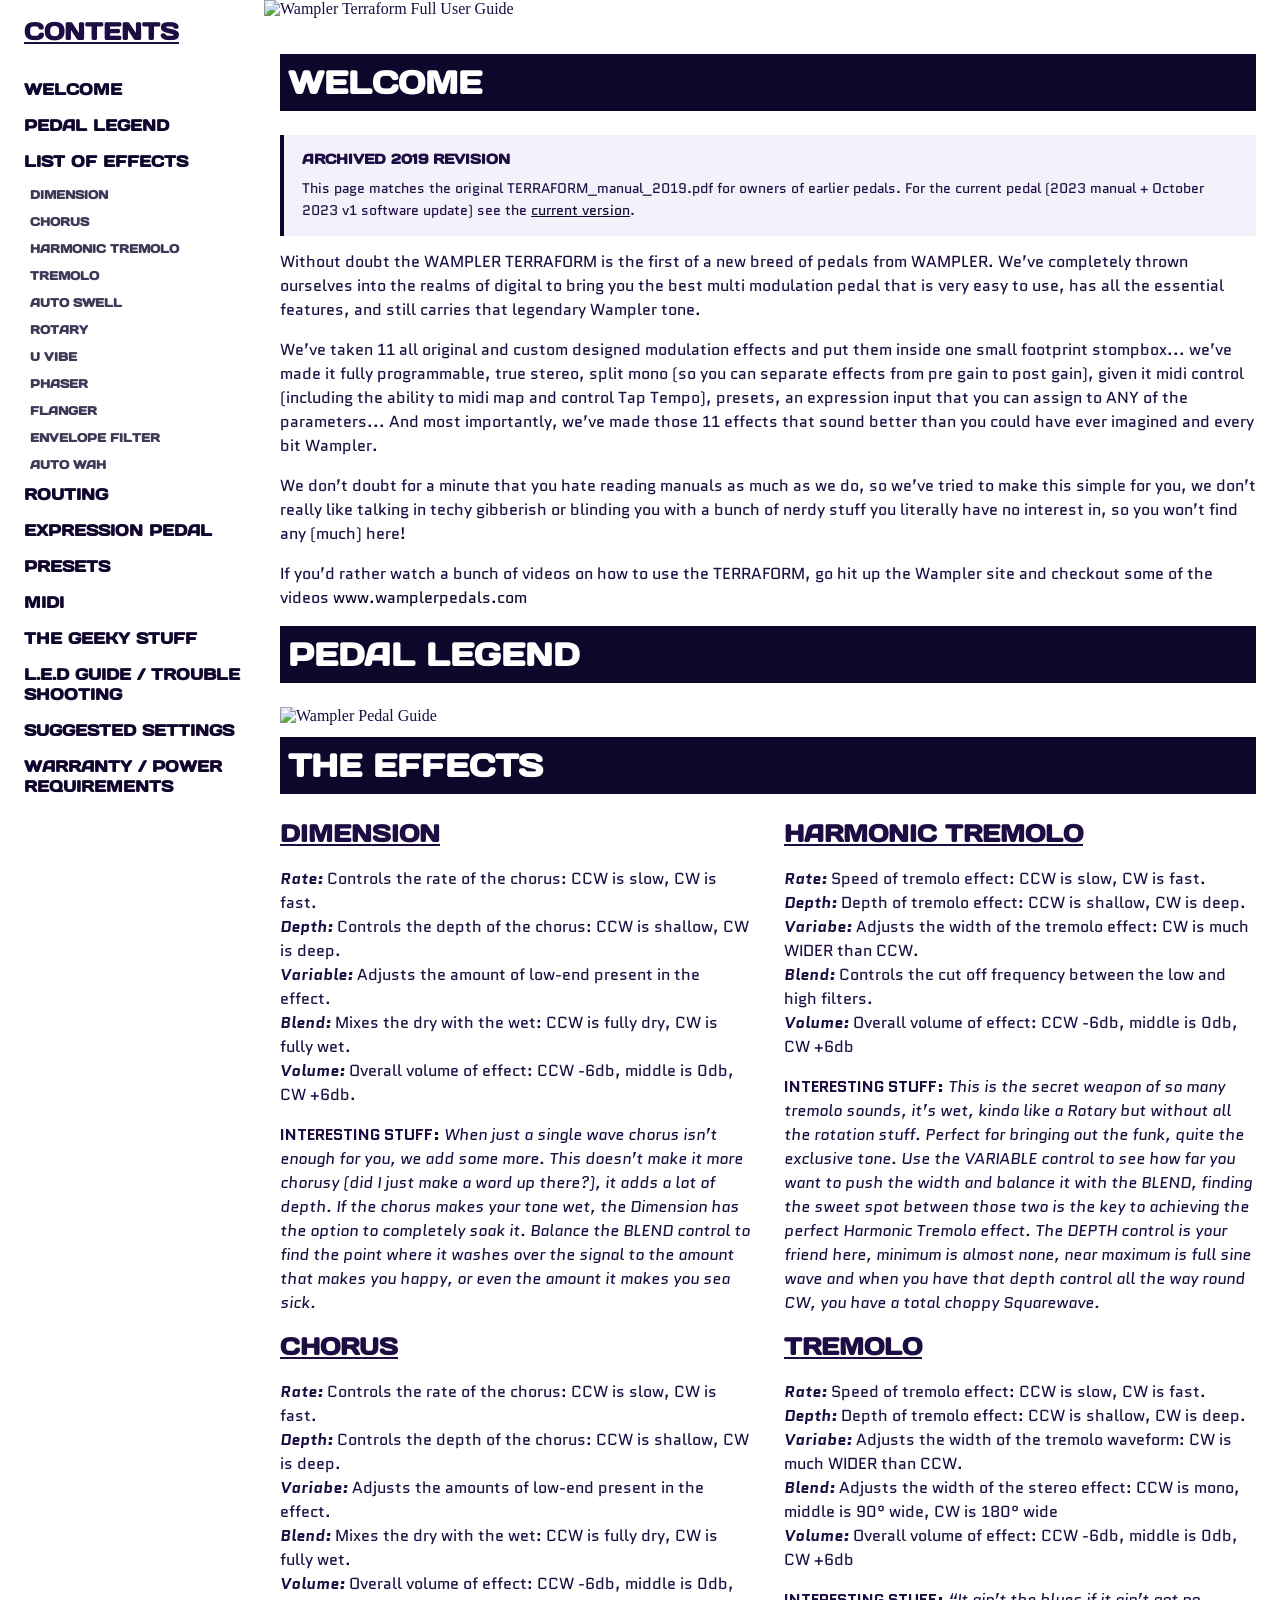
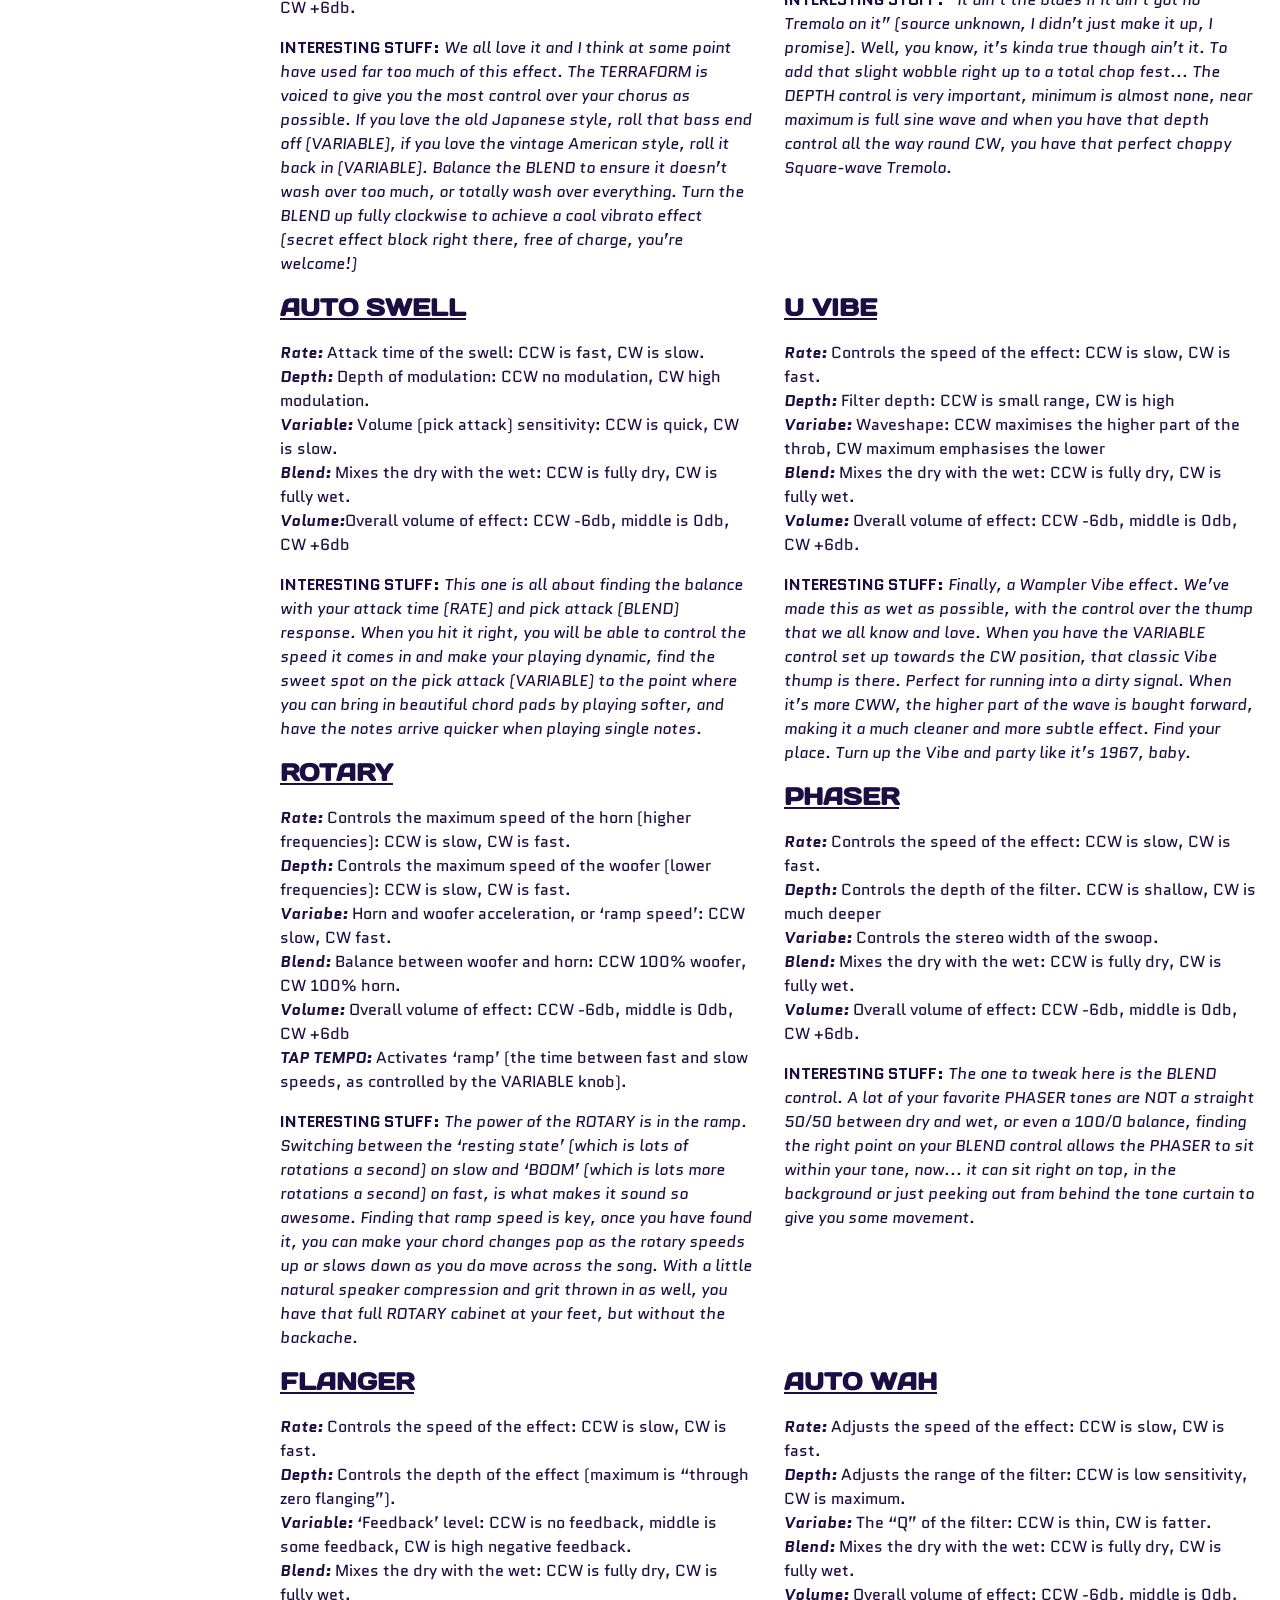
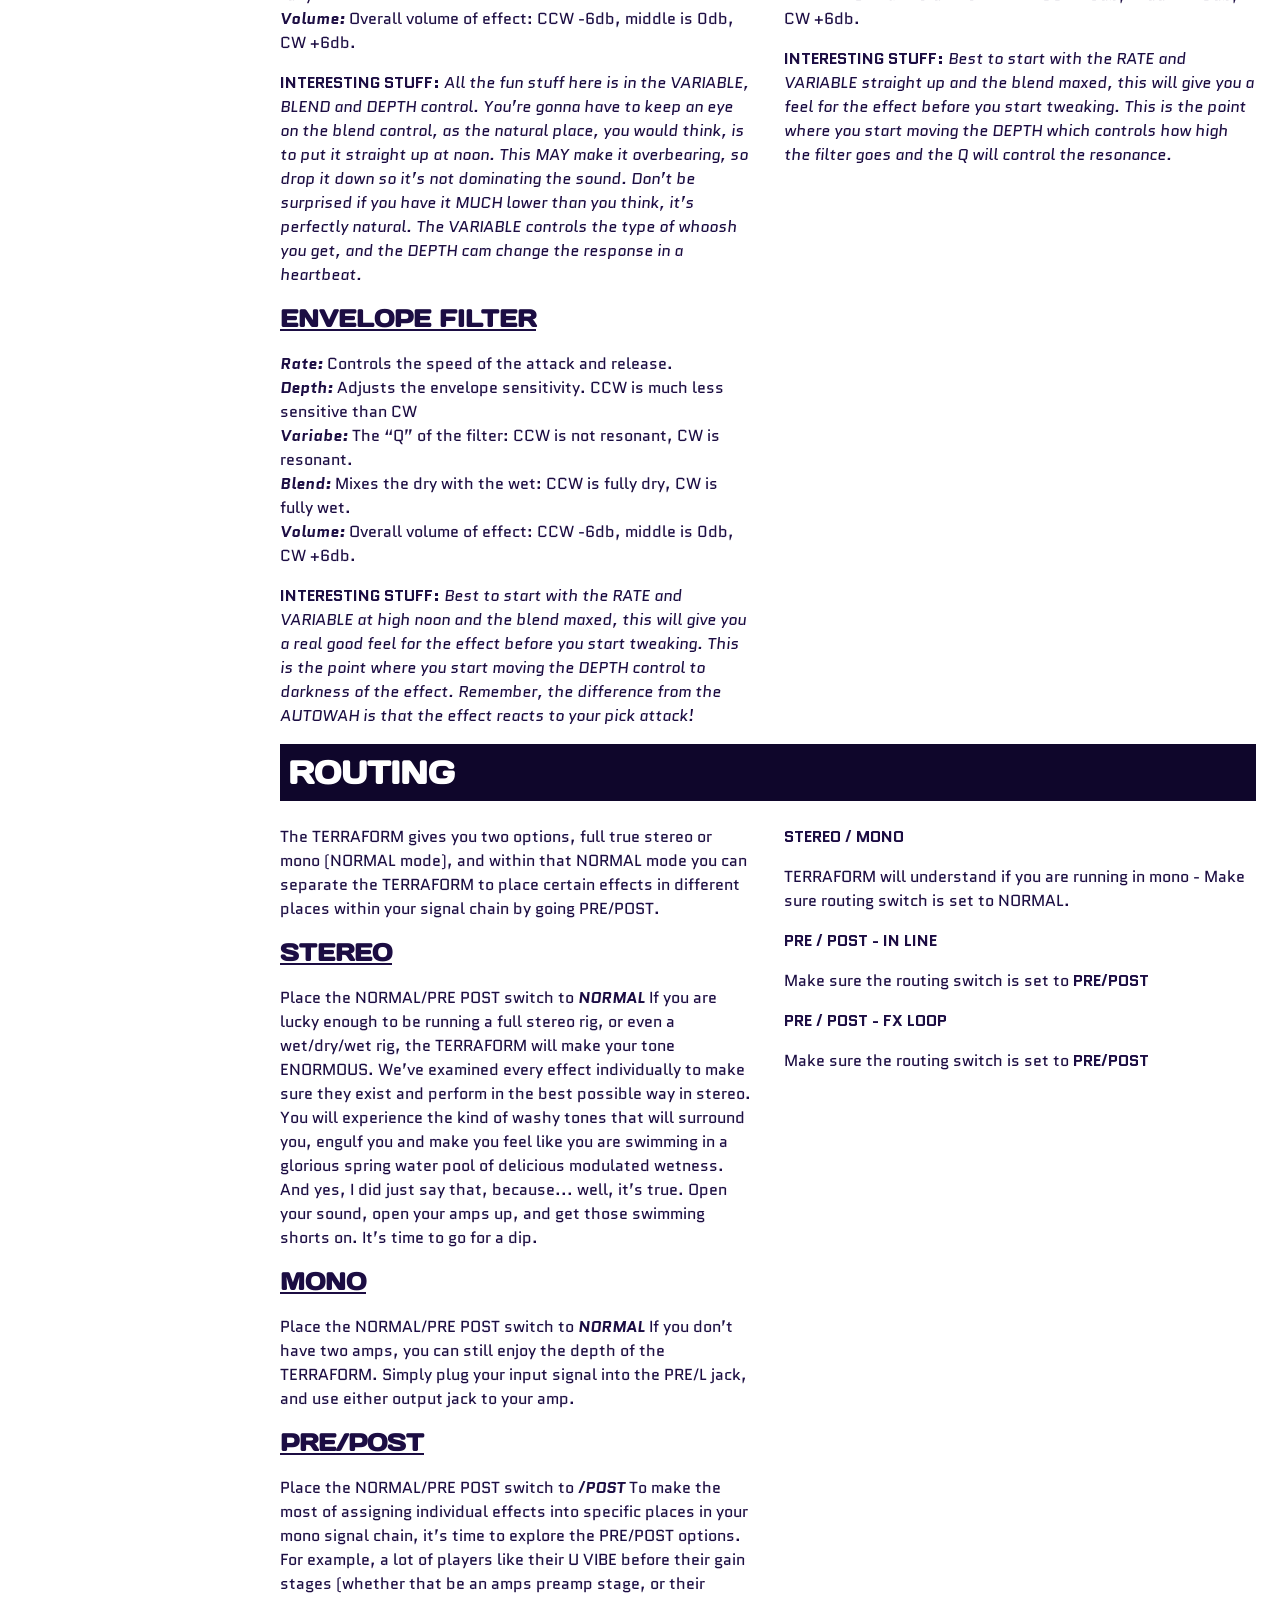
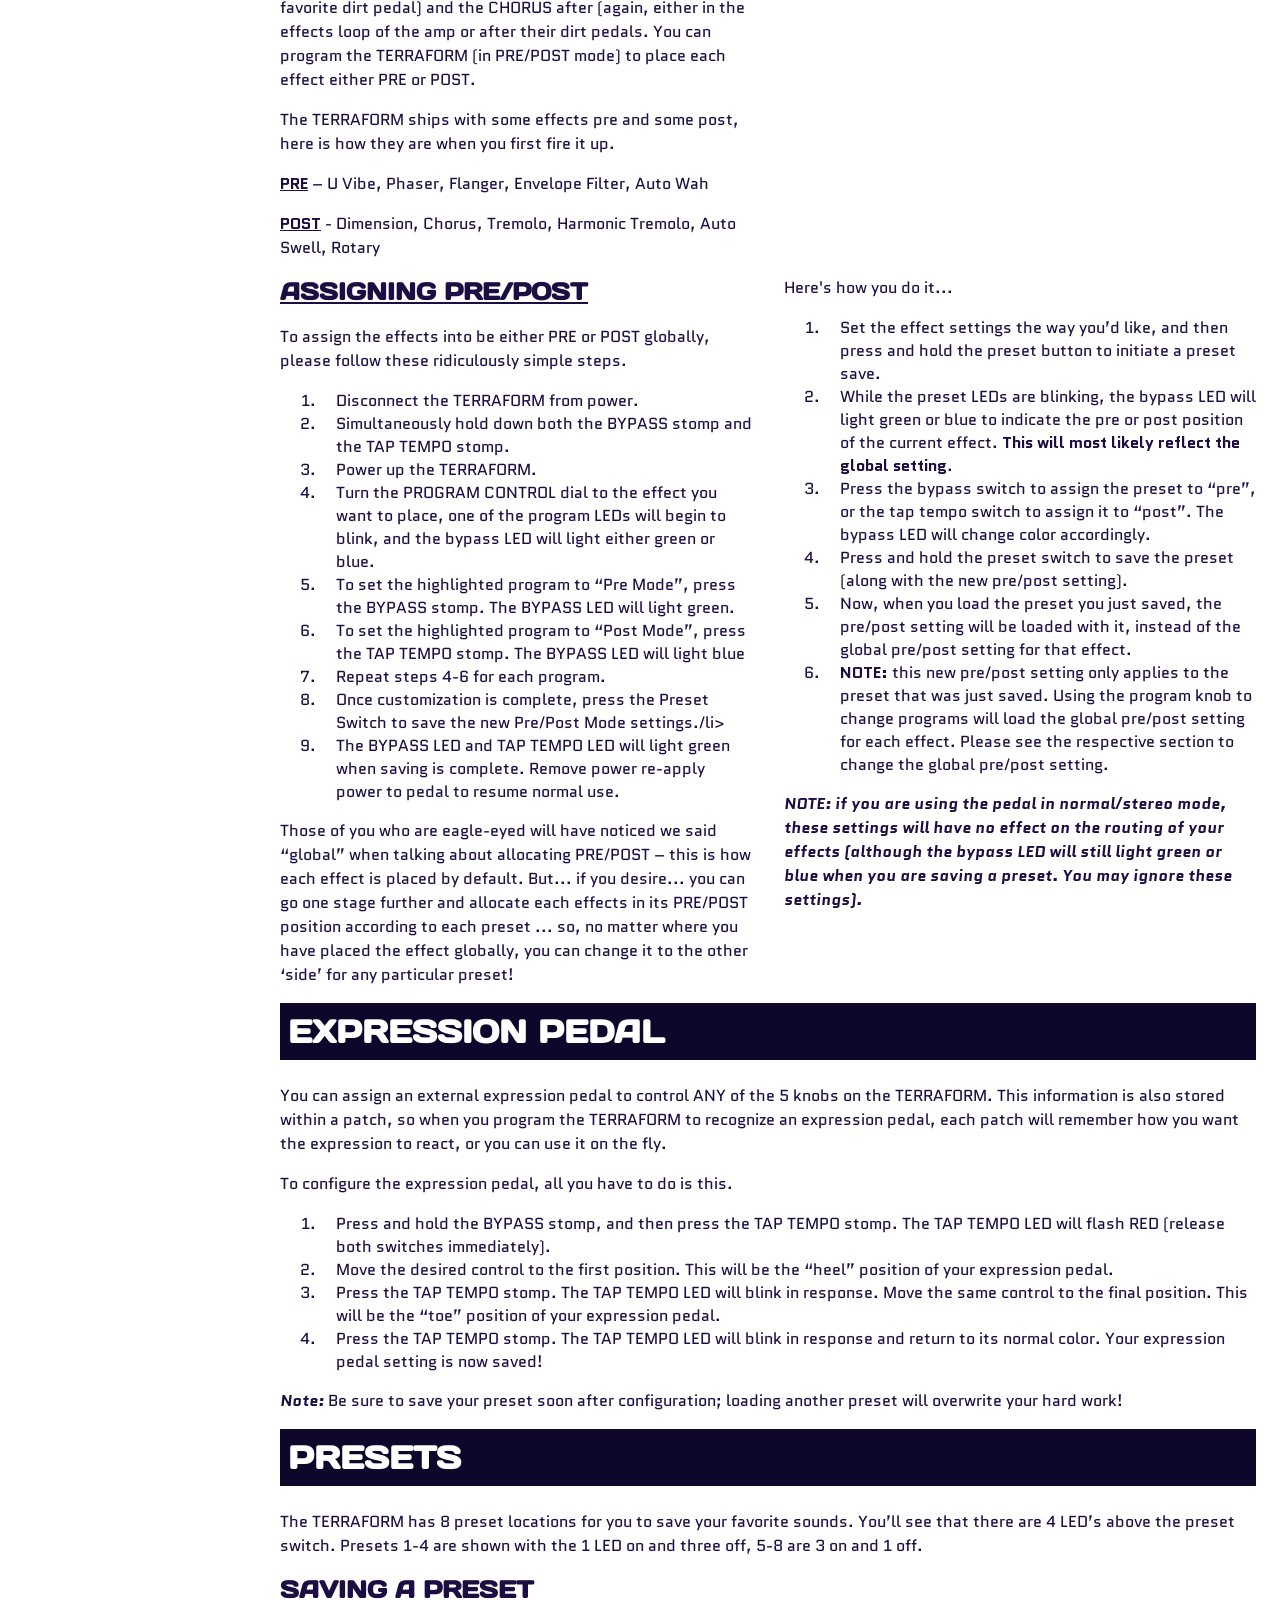
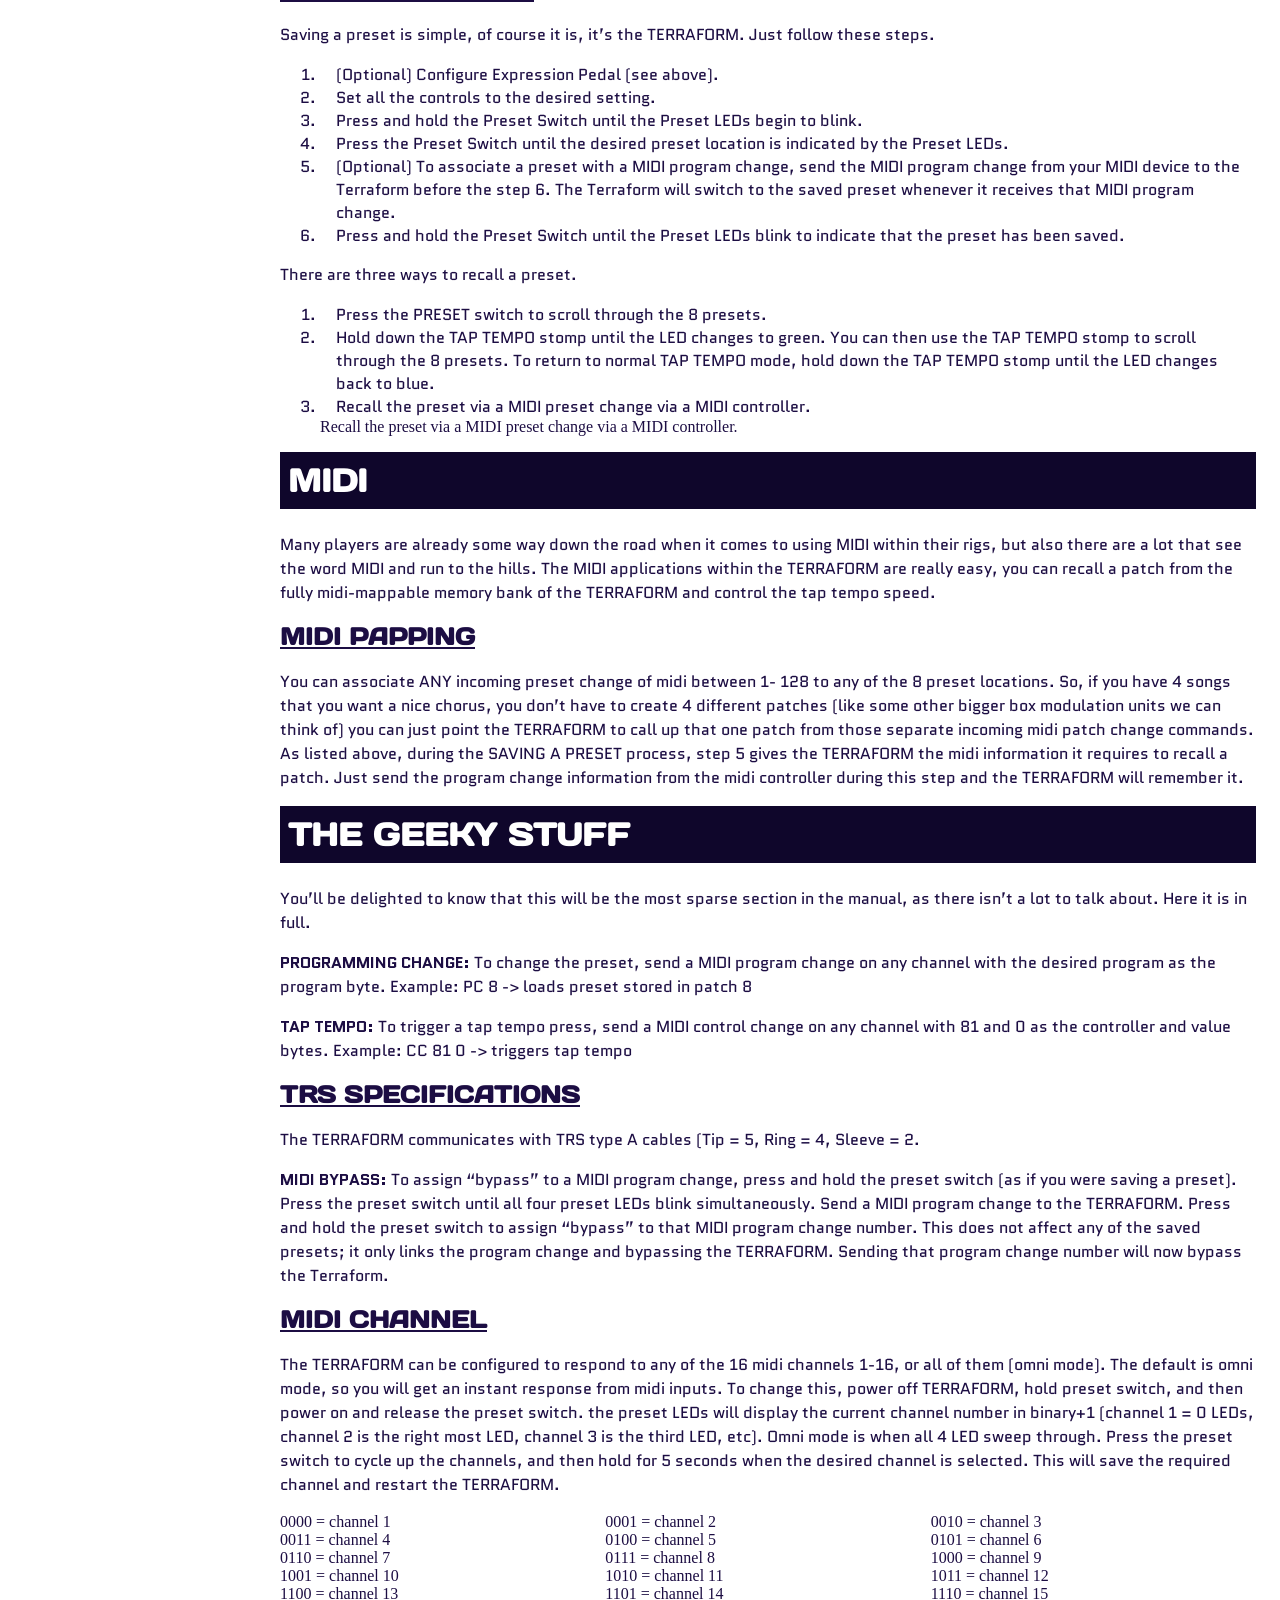
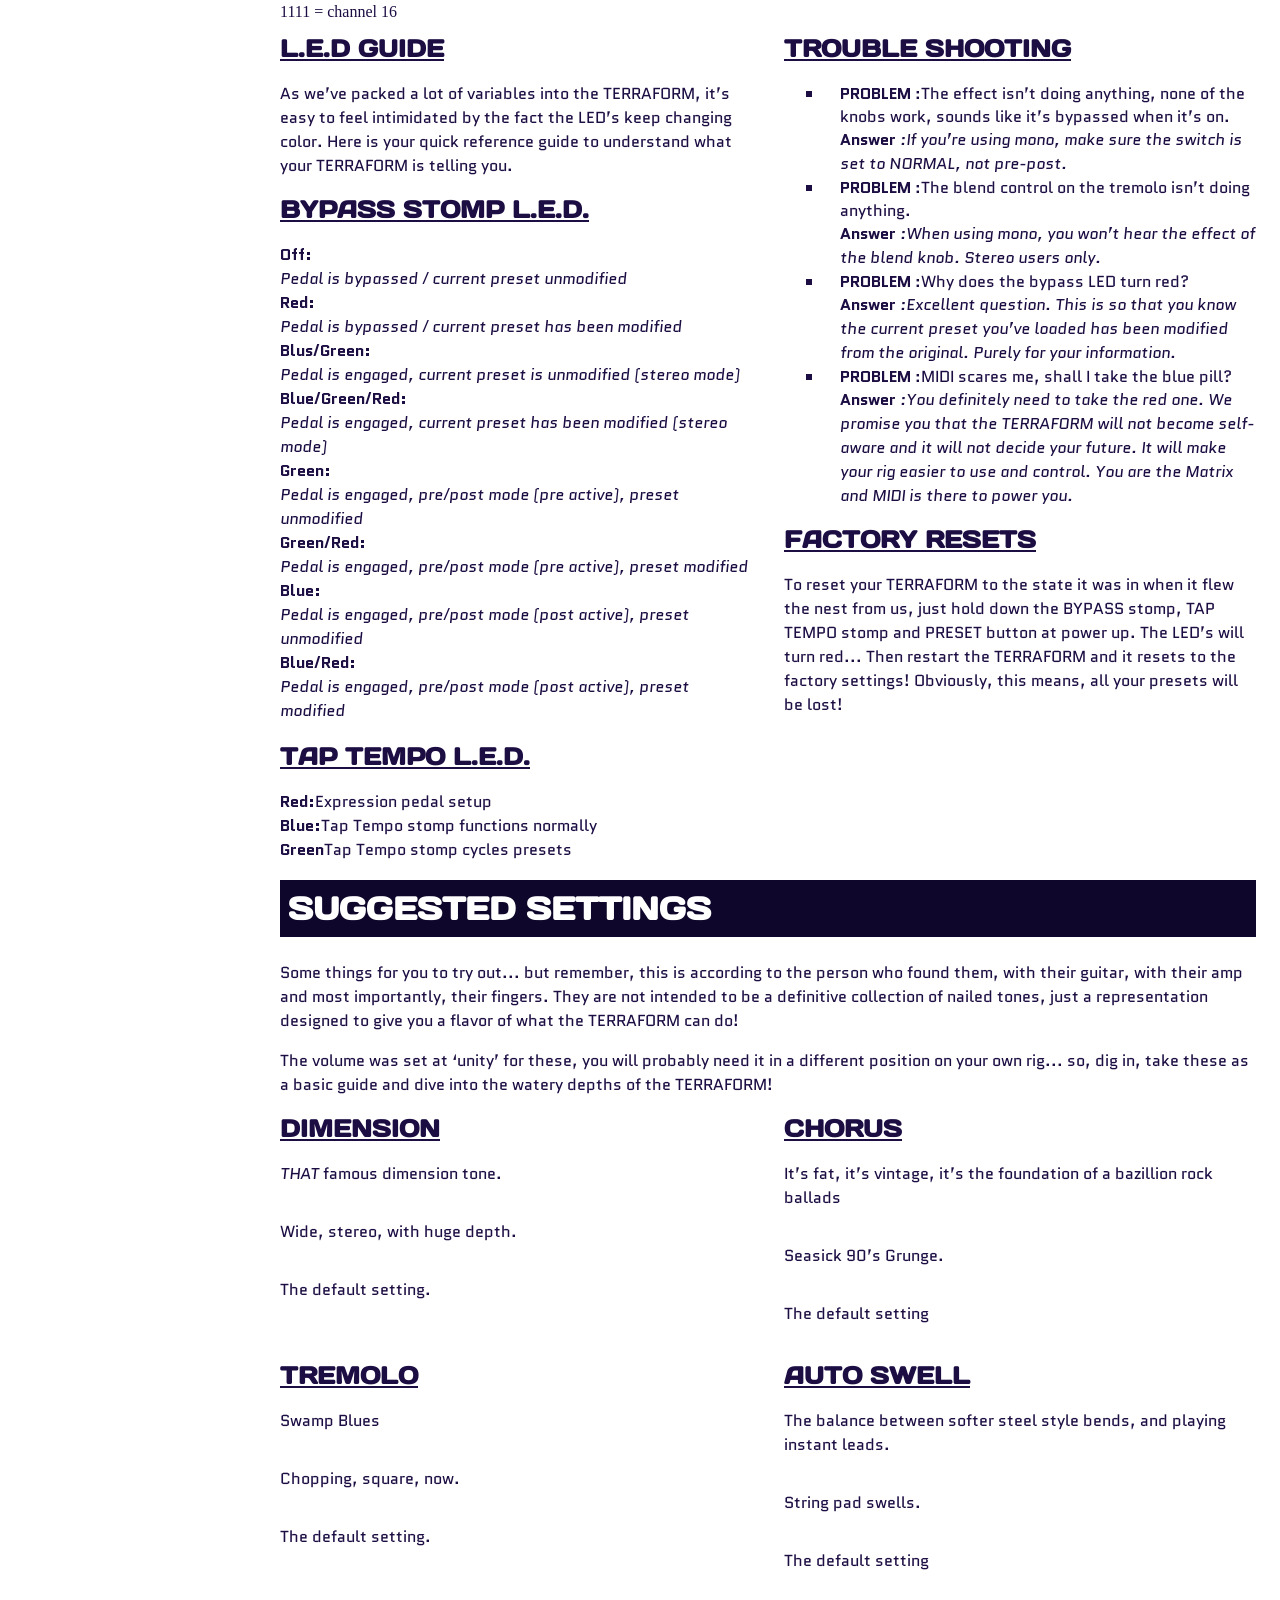
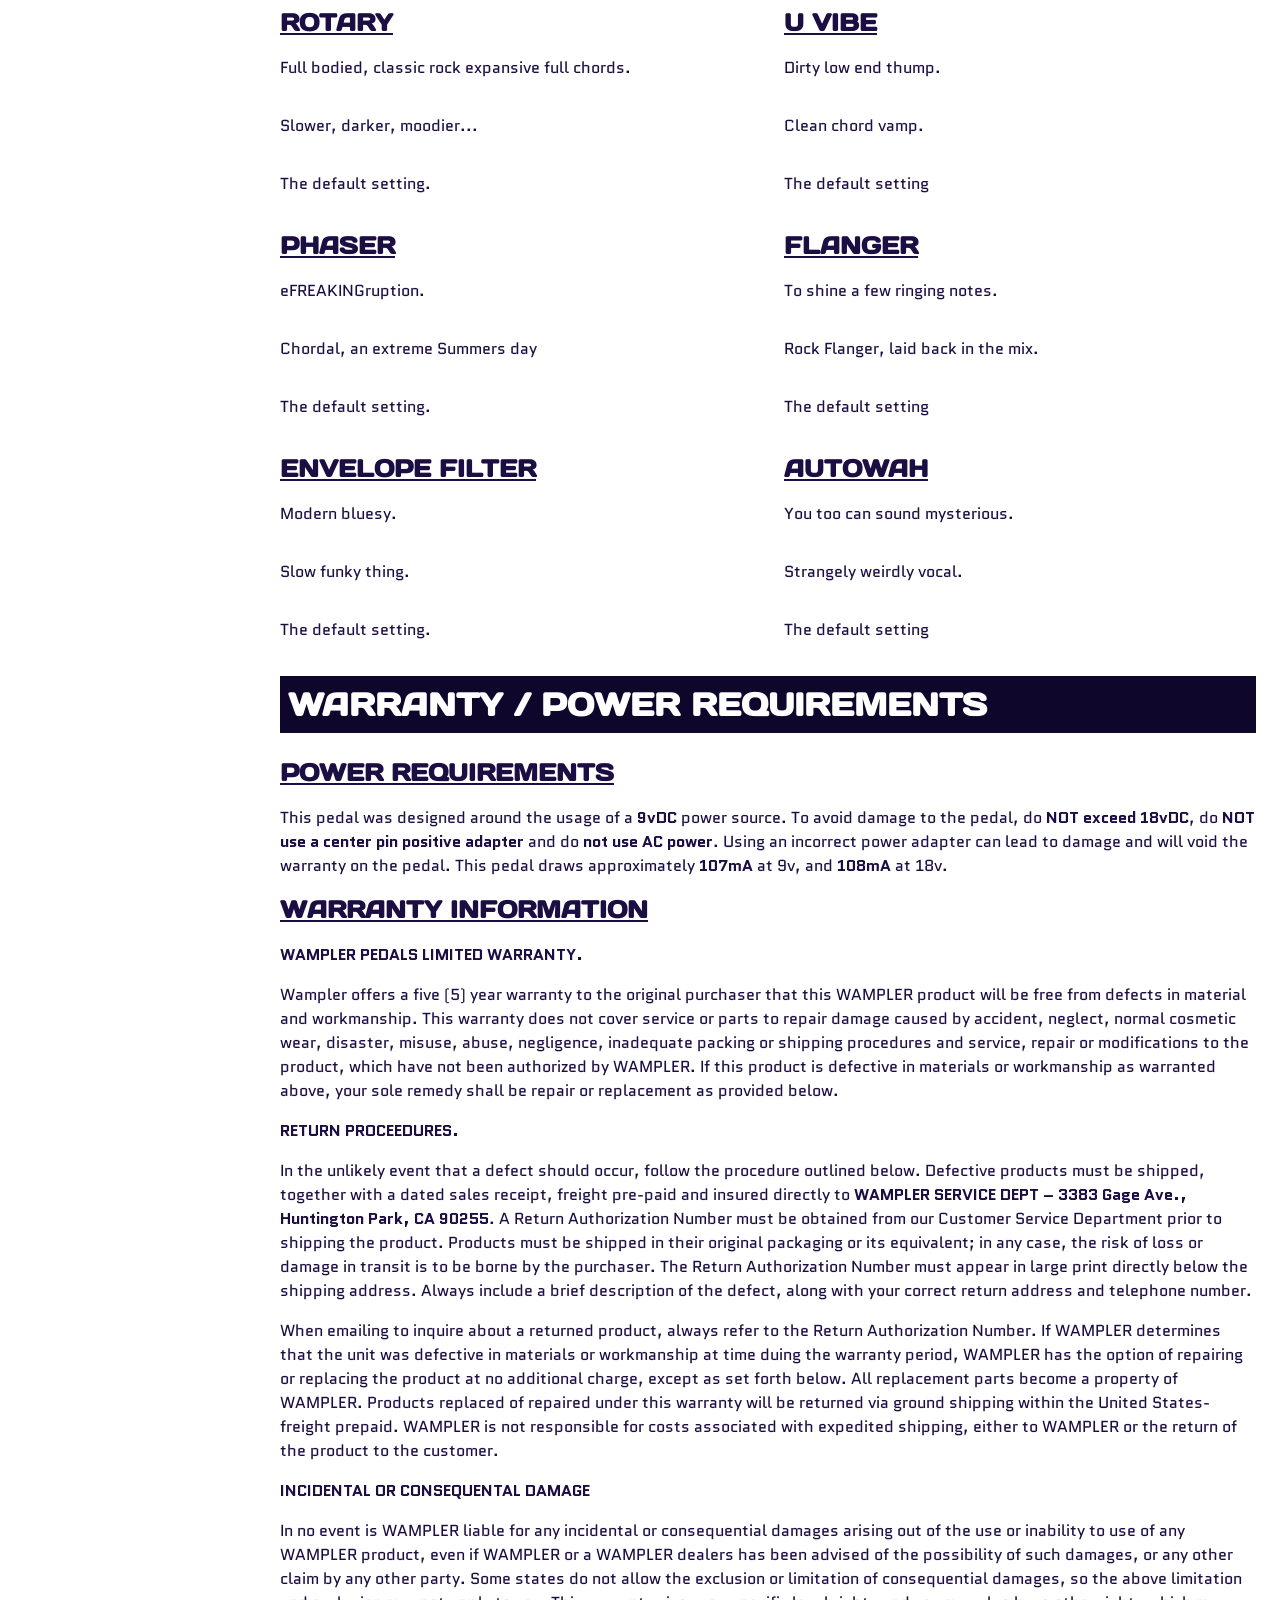
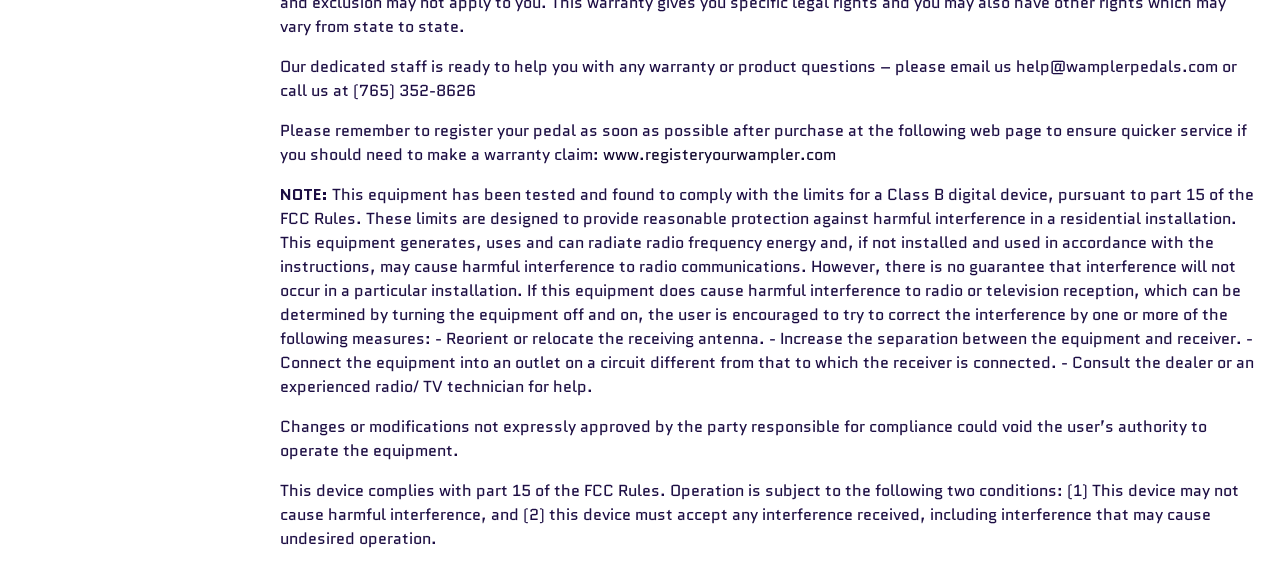
==== index-2019.html @ 1194ba28 "Archive prior manual as index-2019.html Preserves the pre-2023 content, linked from the changelog ba" ====
<!DOCTYPE html>
<html lang="en">
  <head>
    <meta charset="UTF-8" />
    <meta http-equiv="X-UA-Compatible" content="IE=edge" />
    <meta name="viewport" content="width=device-width, initial-scale=1.0" />
    <link rel="stylesheet" href="style.css" />
    <title>Wampler Terraform Pedal Manual (2019 revision)</title>
  </head>
  <body>
    <!--  SIDE NAVIGATION   -->
    <nav id="side-nav">
      <header>
        <div class="nav-container">
          <h3 style="margin-bottom: 2rem">Contents</h3>
          <h4><a href="#intro">Welcome</a></h4>
          <h4><a href="#pedal-legend">Pedal Legend</a></h4>
          <h4><a href="#list-of-effects">List of effects</a></h4>
          <h5><a href="#dimension">Dimension</a></h5>
          <h5><a href="#chorus">Chorus</a></h5>
          <h5><a href="#harmonic-trem">Harmonic Tremolo</a></h5>
          <h5><a href="#trem">Tremolo</a></h5>
          <h5><a href="#auto-swell">Auto Swell</a></h5>
          <h5><a href="#rotary">Rotary</a></h5>
          <h5><a href="#u-vibe">U Vibe</a></h5>
          <h5><a href="#phaser">Phaser</a></h5>
          <h5><a href="#flanger">Flanger</a></h5>
          <h5><a href="#envelope-filter">Envelope Filter</a></h5>
          <h5><a href="#auto-wah">Auto Wah</a></h5>
          <h4><a href="#routing">Routing</a></h4>
          <h4><a href="#expression-pedal">Expression Pedal</a></h4>
          <h4><a href="#presets">Presets</a></h4>
          <h4><a href="#midi">Midi</a></h4>
          <h4><a href="#geek">The Geeky Stuff</a></h4>
          <h4><a href="#guide">L.e.d guide / Trouble shooting</a></h4>
          <h4><a href="#suggested-settings">Suggested settings</a></h4>
          <h4><a href="#warranty">Warranty / Power requirements</a></h4>
        </div>
      </header>
    </nav>
    <main id="main-doc">
      <img
        src="https://data2.manualslib.com/first-image/i34/167/16629/1662803/wampler-terraform.jpg"
        alt="
Wampler Terraform Full User Guide"
      />
      <!--        WELCOME SECTION -->
      <section id="welcome">
        <div class="flex-container">
          <div class="half-container flow">
            <header>
              <h2 id="intro">Welcome</h2>
            </header>
            <!--   ARCHIVED REVISION NOTICE -->
            <div class="doc-update">
              <strong>Archived 2019 revision</strong>
              <p>
                This page matches the original TERRAFORM_manual_2019.pdf for
                owners of earlier pedals. For the current pedal (2023 manual +
                October 2023 v1 software update) see the
                <a href="index.html">current version</a>.
              </p>
            </div>
            <p>
              Without doubt the WAMPLER TERRAFORM is the first of a new breed of
              pedals from WAMPLER. We’ve completely thrown ourselves into the
              realms of digital to bring you the best multi modulation pedal
              that is very easy to use, has all the essential features, and
              still carries that legendary Wampler tone.
            </p>
            <p>
              We’ve taken 11 all original and custom designed modulation effects
              and put them inside one small footprint stompbox... we’ve made it
              fully programmable, true stereo, split mono (so you can separate
              effects from pre gain to post gain), given it midi control
              (including the ability to midi map and control Tap Tempo),
              presets, an expression input that you can assign to ANY of the
              parameters... And most importantly, we’ve made those 11 effects
              that sound better than you could have ever imagined and every bit
              Wampler.
            </p>
            <p>
              We don’t doubt for a minute that you hate reading manuals as much
              as we do, so we’ve tried to make this simple for you, we don’t
              really like talking in techy gibberish or blinding you with a
              bunch of nerdy stuff you literally have no interest in, so you
              won’t find any (much) here!
            </p>
            <p>
              If you’d rather watch a bunch of videos on how to use the
              TERRAFORM, go hit up the Wampler site and checkout some of the
              videos
              <a href="https://www.wamplerpedals.com/">www.wamplerpedals.com</a>
            </p>
          </div>
          <!--        MOBILE TABLE OF CONTENTS -->
          <div id="toc-mobile" class="half-container">
            <h2 id="contents">Contents</h2>
            <div class="toc-top-item">
              <h3><a href="#pedal-legend">Pedal Legend</a></h3>
            </div>
            <div class="toc-top-item">
              <h3><a href="#list-of-effects">List of effects</a></h3>
            </div>
            <div class="toc-top-item">
              <h3><a href="#routing">Routing</a></h3>
            </div>
            <div class="toc-top-item">
              <h3><a href="#expression-pedal">Expression Pedal</a></h3>
            </div>
            <div class="toc-top-item">
              <h3><a href="#presets">Presets</a></h3>
            </div>
            <div class="toc-top-item">
              <h3><a href="#midi">MIDI</a></h3>
            </div>
            <div class="toc-top-item">
              <h3><a href="#geek">The Geeky Stuff</a></h3>
            </div>
            <div class="toc-top-item">
              <h3><a href="#guide">L.E.D. Guide / Trouble shooting</a></h3>
            </div>
            <div class="toc-top-item">
              <h3><a href="#suggested-settings">Suggested Settings</a></h3>
            </div>
            <div class="toc-top-item">
              <h3><a href="#warranty">Warranty / Power Requirements</a></h3>
            </div>
          </div>
        </div>
      </section>
      <!--   PEDAL LEGEND -->
      <section id="pedal-legend">
        <div class="flex-container">
          <div class="half-container">
            <header>
              <h2>Pedal Legend</h2>
            </header>
            <img
              src="Images/WamplerPedalLegend.png"
              alt="Wampler Pedal Guide"
            />
          </div>
        </div>
      </section>
      <!--  EFFECTS SECTION -->
      <section id="list-of-effects">
        <div class="half-container">
          <header>
            <h2>THE EFFECTS</h2>
          </header>
        </div>
        <!--  DIMENSION -->
        <div class="flex-container">
          <div class="half-container flow">
            <h3 id="dimension">Dimension</h3>
            <div>
              <span>
                <strong><i>Rate:</i></strong>
                Controls the rate of the chorus: CCW is slow, CW is fast.
              </span>
              <span>
                <strong><i>Depth:</i></strong>
                Controls the depth of the chorus: CCW is shallow, CW is deep.
              </span>
              <span>
                <strong><i>Variable:</i></strong>
                Adjusts the amount of low-end present in the effect.
              </span>
              <span>
                <strong><i>Blend:</i></strong>
                Mixes the dry with the wet: CCW is fully dry, CW is fully wet.
              </span>
              <span>
                <strong><i>Volume:</i></strong> Overall volume of effect: CCW
                -6db, middle is 0db, CW +6db.
              </span>
            </div>
            <div>
              <p>
                <strong>INTERESTING STUFF:</strong>
                <i>
                  When just a single wave chorus isn’t enough for you, we add
                  some more. This doesn’t make it more chorusy (did I just make
                  a word up there?), it adds a lot of depth. If the chorus makes
                  your tone wet, the Dimension has the option to completely soak
                  it. Balance the BLEND control to find the point where it
                  washes over the signal to the amount that makes you happy, or
                  even the amount it makes you sea sick.
                </i>
              </p>
            </div>
            <!--  CHORUS -->
            <div class="flow">
              <div>
                <h3 id="chorus">Chorus</h3>
              </div>
              <div>
                <span>
                  <strong><i>Rate:</i></strong>
                  Controls the rate of the chorus: CCW is slow, CW is fast.
                </span>
                <span>
                  <strong><i>Depth:</i></strong>
                  Controls the depth of the chorus: CCW is shallow, CW is deep.
                </span>
                <span>
                  <strong><i>Variabe:</i></strong>
                  Adjusts the amounts of low-end present in the effect.
                </span>
                <span>
                  <strong><i>Blend:</i></strong>
                  Mixes the dry with the wet: CCW is fully dry, CW is fully wet.
                </span>
                <span>
                  <strong><i>Volume:</i></strong>
                  Overall volume of effect: CCW -6db, middle is 0db, CW +6db.
                </span>
              </div>
              <div>
                <p>
                  <strong>INTERESTING STUFF:</strong>
                  <i>
                    We all love it and I think at some point have used far too
                    much of this effect. The TERRAFORM is voiced to give you the
                    most control over your chorus as possible. If you love the
                    old Japanese style, roll that bass end off (VARIABLE), if
                    you love the vintage American style, roll it back in
                    (VARIABLE). Balance the BLEND to ensure it doesn’t wash over
                    too much, or totally wash over everything. Turn the BLEND up
                    fully clockwise to achieve a cool vibrato effect (secret
                    effect block right there, free of charge, you’re welcome!)
                  </i>
                </p>
              </div>
            </div>
          </div>
          <!--  HARMONIC TREMOLO -->
          <div class="half-container flow">
            <div>
              <h3 id="harmonic-trem">Harmonic Tremolo</h3>
            </div>
            <div>
              <span>
                <strong><i>Rate:</i></strong>
                Speed of tremolo effect: CCW is slow, CW is fast.
              </span>
              <span>
                <strong><i>Depth:</i></strong>
                Depth of tremolo effect: CCW is shallow, CW is deep.
              </span>
              <span>
                <strong><i>Variabe:</i></strong>
                Adjusts the width of the tremolo effect: CW is much WIDER than
                CCW.
              </span>
              <span>
                <strong><i>Blend:</i></strong>
                Controls the cut off frequency between the low and high filters.
              </span>
              <span>
                <strong><i>Volume:</i></strong>
                Overall volume of effect: CCW -6db, middle is 0db, CW +6db
              </span>
            </div>
            <div>
              <p>
                <strong>INTERESTING STUFF:</strong>
                <i>
                  This is the secret weapon of so many tremolo sounds, it’s wet,
                  kinda like a Rotary but without all the rotation stuff.
                  Perfect for bringing out the funk, quite the exclusive tone.
                  Use the VARIABLE control to see how far you want to push the
                  width and balance it with the BLEND, finding the sweet spot
                  between those two is the key to achieving the perfect Harmonic
                  Tremolo effect. The DEPTH control is your friend here, minimum
                  is almost none, near maximum is full sine wave and when you
                  have that depth control all the way round CW, you have a total
                  choppy Squarewave.
                </i>
              </p>
            </div>
            <!--  TREMOLO  -->
            <div>
              <h3 id="trem">Tremolo</h3>
            </div>
            <div>
              <span>
                <strong><i>Rate:</i></strong>
                Speed of tremolo effect: CCW is slow, CW is fast.
              </span>
              <span>
                <strong><i>Depth:</i></strong>
                Depth of tremolo effect: CCW is shallow, CW is deep.
              </span>
              <span>
                <strong><i>Variabe:</i></strong>
                Adjusts the width of the tremolo waveform: CW is much WIDER than
                CCW.
              </span>
              <span>
                <strong><i>Blend:</i></strong>
                Adjusts the width of the stereo effect: CCW is mono, middle is
                90° wide, CW is 180° wide
              </span>
              <span>
                <strong><i>Volume:</i></strong>
                Overall volume of effect: CCW -6db, middle is 0db, CW +6db
              </span>
            </div>
            <div>
              <p>
                <strong>INTERESTING STUFF:</strong>
                <i>
                  “It ain’t the blues if it ain’t got no Tremolo on it” (source
                  unknown, I didn’t just make it up, I promise). Well, you know,
                  it’s kinda true though ain’t it. To add that slight wobble
                  right up to a total chop fest... The DEPTH control is very
                  important, minimum is almost none, near maximum is full sine
                  wave and when you have that depth control all the way round
                  CW, you have that perfect choppy Square-wave Tremolo.
                </i>
              </p>
            </div>
          </div>
        </div>
        <div id="list-of-effects" class="flex-container">
          <div class="half-container flow">
            <!--  AUTO SWELL -->
            <h3 id="auto-swell">Auto Swell</h3>
            <div>
              <span>
                <strong><i>Rate:</i></strong>
                Attack time of the swell: CCW is fast, CW is slow.
              </span>
              <span>
                <strong><i>Depth:</i></strong>
                Depth of modulation: CCW no modulation, CW high modulation.
              </span>
              <span>
                <strong><i>Variable:</i></strong>
                Volume (pick attack) sensitivity: CCW is quick, CW is slow.
              </span>
              <span>
                <strong><i>Blend:</i></strong>
                Mixes the dry with the wet: CCW is fully dry, CW is fully wet.
              </span>
              <span>
                <strong><i>Volume:</i></strong
                >Overall volume of effect: CCW -6db, middle is 0db, CW +6db
              </span>
            </div>
            <div>
              <p>
                <strong>INTERESTING STUFF:</strong>
                <i>
                  This one is all about finding the balance with your attack
                  time (RATE) and pick attack (BLEND) response. When you hit it
                  right, you will be able to control the speed it comes in and
                  make your playing dynamic, find the sweet spot on the pick
                  attack (VARIABLE) to the point where you can bring in
                  beautiful chord pads by playing softer, and have the notes
                  arrive quicker when playing single notes.
                </i>
              </p>
            </div>
            <!--  ROTARY -->
            <div class="flow">
              <div>
                <h3 id="rotary">Rotary</h3>
              </div>
              <div>
                <span>
                  <strong><i>Rate:</i></strong>
                  Controls the maximum speed of the horn (higher frequencies):
                  CCW is slow, CW is fast.
                </span>
                <span>
                  <strong><i>Depth:</i></strong>
                  Controls the maximum speed of the woofer (lower frequencies):
                  CCW is slow, CW is fast.
                </span>
                <span>
                  <strong><i>Variabe:</i></strong>
                  Horn and woofer acceleration, or ‘ramp speed’: CCW slow, CW
                  fast.
                </span>
                <span>
                  <strong><i>Blend:</i></strong>
                  Balance between woofer and horn: CCW 100% woofer, CW 100%
                  horn.
                </span>
                <span>
                  <strong><i>Volume:</i></strong>
                  Overall volume of effect: CCW -6db, middle is 0db, CW +6db
                </span>
                <span>
                  <strong><i>TAP TEMPO:</i></strong>
                  Activates ‘ramp’ (the time between fast and slow speeds, as
                  controlled by the VARIABLE knob).
                </span>
              </div>
              <div>
                <p>
                  <strong>INTERESTING STUFF:</strong>
                  <i>
                    The power of the ROTARY is in the ramp. Switching between
                    the ‘resting state’ (which is lots of rotations a second) on
                    slow and ‘BOOM’ (which is lots more rotations a second) on
                    fast, is what makes it sound so awesome. Finding that ramp
                    speed is key, once you have found it, you can make your
                    chord changes pop as the rotary speeds up or slows down as
                    you do move across the song. With a little natural speaker
                    compression and grit thrown in as well, you have that full
                    ROTARY cabinet at your feet, but without the backache.
                  </i>
                </p>
              </div>
            </div>
          </div>
          <!--  U VIBE -->
          <div class="half-container flow">
            <div>
              <h3 id="u-vibe">U Vibe</h3>
            </div>
            <div>
              <span>
                <strong><i>Rate:</i></strong>
                Controls the speed of the effect: CCW is slow, CW is fast.
              </span>
              <span>
                <strong><i>Depth:</i></strong>
                Filter depth: CCW is small range, CW is high
              </span>
              <span>
                <strong><i>Variabe:</i></strong>
                Waveshape: CCW maximises the higher part of the throb, CW
                maximum emphasises the lower
              </span>
              <span>
                <strong><i>Blend:</i></strong>
                Mixes the dry with the wet: CCW is fully dry, CW is fully wet.
              </span>
              <span>
                <strong><i>Volume:</i></strong>
                Overall volume of effect: CCW -6db, middle is 0db, CW +6db.
              </span>
            </div>
            <div>
              <p>
                <strong>INTERESTING STUFF:</strong>
                <i>
                  Finally, a Wampler Vibe effect. We’ve made this as wet as
                  possible, with the control over the thump that we all know and
                  love. When you have the VARIABLE control set up towards the CW
                  position, that classic Vibe thump is there. Perfect for
                  running into a dirty signal. When it’s more CWW, the higher
                  part of the wave is bought forward, making it a much cleaner
                  and more subtle effect. Find your place. Turn up the Vibe and
                  party like it’s 1967, baby.
                </i>
              </p>
            </div>
            <div>
              <!--  PHASER  -->
              <h3 id="phaser">Phaser</h3>
            </div>
            <div>
              <span>
                <strong><i>Rate:</i></strong>
                Controls the speed of the effect: CCW is slow, CW is fast.
              </span>
              <span>
                <strong><i>Depth:</i></strong>
                Controls the depth of the filter. CCW is shallow, CW is much
                deeper
              </span>
              <span>
                <strong><i>Variabe:</i></strong>
                Controls the stereo width of the swoop.
              </span>
              <span>
                <strong><i>Blend:</i></strong>
                Mixes the dry with the wet: CCW is fully dry, CW is fully wet.
              </span>
              <span>
                <strong><i>Volume:</i></strong>
                Overall volume of effect: CCW -6db, middle is 0db, CW +6db.
              </span>
            </div>
            <div>
              <p>
                <strong>INTERESTING STUFF:</strong>
                <i>
                  The one to tweak here is the BLEND control. A lot of your
                  favorite PHASER tones are NOT a straight 50/50 between dry and
                  wet, or even a 100/0 balance, finding the right point on your
                  BLEND control allows the PHASER to sit within your tone,
                  now... it can sit right on top, in the background or just
                  peeking out from behind the tone curtain to give you some
                  movement.
                </i>
              </p>
            </div>
          </div>
        </div>
        <div id="list-of-effects" class="flex-container">
          <div class="half-container flow">
            <!--  FLANGER -->
            <h3 id="flanger">Flanger</h3>
            <div>
              <span>
                <strong><i>Rate:</i></strong>
                Controls the speed of the effect: CCW is slow, CW is fast.
              </span>
              <span>
                <strong><i>Depth:</i></strong>
                Controls the depth of the effect (maximum is “through zero
                flanging”).
              </span>
              <span>
                <strong><i>Variable:</i></strong>
                ‘Feedback’ level: CCW is no feedback, middle is some feedback,
                CW is high negative feedback.
              </span>
              <span>
                <strong><i>Blend:</i></strong>
                Mixes the dry with the wet: CCW is fully dry, CW is fully wet.
              </span>
              <span>
                <strong><i>Volume:</i> </strong>
                Overall volume of effect: CCW -6db, middle is 0db, CW +6db.
              </span>
            </div>
            <div>
              <p>
                <strong>INTERESTING STUFF:</strong>
                <i>
                  All the fun stuff here is in the VARIABLE, BLEND and DEPTH
                  control. You’re gonna have to keep an eye on the blend
                  control, as the natural place, you would think, is to put it
                  straight up at noon. This MAY make it overbearing, so drop it
                  down so it’s not dominating the sound. Don’t be surprised if
                  you have it MUCH lower than you think, it’s perfectly natural.
                  The VARIABLE controls the type of whoosh you get, and the
                  DEPTH cam change the response in a heartbeat.
                </i>
              </p>
            </div>
            <!--  ENVELOPE FILTER -->
            <div class="flow">
              <div>
                <h3 id="envelope-filter">Envelope Filter</h3>
              </div>
              <div>
                <span>
                  <strong><i>Rate:</i></strong>
                  Controls the speed of the attack and release.
                </span>
                <span>
                  <strong><i>Depth:</i></strong>
                  Adjusts the envelope sensitivity. CCW is much less sensitive
                  than CW
                </span>
                <span>
                  <strong><i>Variabe:</i></strong>
                  The “Q” of the filter: CCW is not resonant, CW is resonant.
                </span>
                <span>
                  <strong><i>Blend:</i></strong>
                  Mixes the dry with the wet: CCW is fully dry, CW is fully wet.
                </span>
                <span>
                  <strong><i>Volume:</i></strong>
                  Overall volume of effect: CCW -6db, middle is 0db, CW +6db.
                </span>
              </div>
              <div>
                <p>
                  <strong>INTERESTING STUFF:</strong>
                  <i>
                    Best to start with the RATE and VARIABLE at high noon and
                    the blend maxed, this will give you a real good feel for the
                    effect before you start tweaking. This is the point where
                    you start moving the DEPTH control to darkness of the
                    effect. Remember, the difference from the AUTOWAH is that
                    the effect reacts to your pick attack!
                  </i>
                </p>
              </div>
            </div>
          </div>
          <!--  AUTO WAH -->
          <div class="half-container flow">
            <div>
              <h3 id="auto-wah">Auto Wah</h3>
            </div>
            <div>
              <span>
                <strong><i>Rate:</i></strong>
                Adjusts the speed of the effect: CCW is slow, CW is fast.
              </span>
              <span>
                <strong><i>Depth:</i></strong>
                Adjusts the range of the filter: CCW is low sensitivity, CW is
                maximum.
              </span>
              <span>
                <strong><i>Variabe:</i></strong>
                The “Q” of the filter: CCW is thin, CW is fatter.
              </span>
              <span>
                <strong><i>Blend:</i></strong>
                Mixes the dry with the wet: CCW is fully dry, CW is fully wet.
              </span>
              <span>
                <strong><i>Volume:</i></strong>
                Overall volume of effect: CCW -6db, middle is 0db, CW +6db.
              </span>
            </div>
            <div>
              <p>
                <strong>INTERESTING STUFF:</strong>
                <i>
                  Best to start with the RATE and VARIABLE straight up and the
                  blend maxed, this will give you a feel for the effect before
                  you start tweaking. This is the point where you start moving
                  the DEPTH which controls how high the filter goes and the Q
                  will control the resonance.
                </i>
              </p>
            </div>
          </div>
        </div>
      </section>
      <!--  ROUTING  -->
      <section id="routing">
        <div class="half-container">
          <h2>Routing</h2>
        </div>
        <div class="flex-container">
          <div class="half-container flow">
            <div>
              <p>
                The TERRAFORM gives you two options, full true stereo or mono
                (NORMAL mode), and within that NORMAL mode you can separate the
                TERRAFORM to place certain effects in different places within
                your signal chain by going PRE/POST.
              </p>
            </div>

            <div>
              <h3>Stereo</h3>
            </div>
            <div>
              <p>
                Place the NORMAL/PRE POST switch to
                <strong><i>NORMAL</i></strong> If you are lucky enough to be
                running a full stereo rig, or even a wet/dry/wet rig, the
                TERRAFORM will make your tone ENORMOUS. We’ve examined every
                effect individually to make sure they exist and perform in the
                best possible way in stereo. You will experience the kind of
                washy tones that will surround you, engulf you and make you feel
                like you are swimming in a glorious spring water pool of
                delicious modulated wetness. And yes, I did just say that,
                because... well, it’s true. Open your sound, open your amps up,
                and get those swimming shorts on. It’s time to go for a dip.
              </p>
            </div>
            <div>
              <h3>Mono</h3>
            </div>
            <div>
              <p>
                Place the NORMAL/PRE POST switch to
                <strong><i>NORMAL</i></strong> If you don’t have two amps, you
                can still enjoy the depth of the TERRAFORM. Simply plug your
                input signal into the PRE/L jack, and use either output jack to
                your amp.
              </p>
            </div>
            <div>
              <h3>Pre/Post</h3>
            </div>
            <p>
              Place the NORMAL/PRE POST switch to
              <strong><i>/POST</i></strong>
              To make the most of assigning individual effects into specific
              places in your mono signal chain, it’s time to explore the
              PRE/POST options. For example, a lot of players like their U VIBE
              before their gain stages (whether that be an amps preamp stage, or
              their favorite dirt pedal) and the CHORUS after (again, either in
              the effects loop of the amp or after their dirt pedals. You can
              program the TERRAFORM (in PRE/POST mode) to place each effect
              either PRE or POST.
            </p>
            <p>
              The TERRAFORM ships with some effects pre and some post, here is
              how they are when you first fire it up.
            </p>
            <p>
              <span style="text-decoration: underline; display: inline"
                ><strong>PRE</strong></span
              >
              – U Vibe, Phaser, Flanger, Envelope Filter, Auto Wah
            </p>
            <p>
              <span style="text-decoration: underline; display: inline">
                <strong>POST</strong></span
              >
              - Dimension, Chorus, Tremolo, Harmonic Tremolo, Auto Swell, Rotary
            </p>
          </div>
          <div class="half-container">
            <p><strong>STEREO / MONO</strong></p>

            <img
              style="margin: auto; display: block; width: 70%"
              src="Images/RoutingStero_Mono.png"
              alt=""
            />
            <div>
              <p>
                TERRAFORM will understand if you are running in mono - Make sure
                routing switch is set to NORMAL.
              </p>
            </div>

            <p><strong>PRE / POST - IN LINE</strong></p>

            <img
              style="margin: auto; display: block; width: 70%"
              src="Images/Pre_Post - In Line.png"
              alt=""
            />
            <div>
              <p>
                Make sure the routing switch is set to <strong>PRE/POST</strong>
              </p>
            </div>

            <p><strong>PRE / POST - FX LOOP</strong></p>

            <img
              style="margin: auto; display: block; width: 70%"
              src="Images/Pre_Post - FX Loop.png"
              alt=""
            />
            <div>
              <p>
                Make sure the routing switch is set to <strong>PRE/POST</strong>
              </p>
            </div>
          </div>
        </div>
        <div class="flex-container">
          <div class="half-container flow">
            <div>
              <h3>Assigning Pre/Post</h3>
            </div>
            <div>
              <p>
                To assign the effects into be either PRE or POST globally,
                please follow these ridiculously simple steps.
              </p>

              <ol>
                <li>Disconnect the TERRAFORM from power.</li>
                <li>
                  Simultaneously hold down both the BYPASS stomp and the TAP
                  TEMPO stomp.
                </li>
                <li>Power up the TERRAFORM.</li>
                <li>
                  Turn the PROGRAM CONTROL dial to the effect you want to place,
                  one of the program LEDs will begin to blink, and the bypass
                  LED will light either green or blue.
                </li>
                <li>
                  To set the highlighted program to “Pre Mode”, press the BYPASS
                  stomp. The BYPASS LED will light green.
                </li>
                <li>
                  To set the highlighted program to “Post Mode”, press the TAP
                  TEMPO stomp. The BYPASS LED will light blue
                </li>
                <li>Repeat steps 4-6 for each program.</li>
                <li>
                  Once customization is complete, press the Preset Switch to
                  save the new Pre/Post Mode settings./li>
                </li>

                <li>
                  The BYPASS LED and TAP TEMPO LED will light green when saving
                  is complete. Remove power re-apply power to pedal to resume
                  normal use.
                </li>
              </ol>

              <p>
                Those of you who are eagle-eyed will have noticed we said
                “global” when talking about allocating PRE/POST – this is how
                each effect is placed by default. But... if you desire... you
                can go one stage further and allocate each effects in its
                PRE/POST position according to each preset ... so, no matter
                where you have placed the effect globally, you can change it to
                the other ‘side’ for any particular preset!
              </p>
            </div>
          </div>
          <div class="half-container flow">
            <p>Here's how you do it...</p>

            <ol>
              <li>
                Set the effect settings the way you’d like, and then press and
                hold the preset button to initiate a preset save.
              </li>
              <li>
                While the preset LEDs are blinking, the bypass LED will light
                green or blue to indicate the pre or post position of the
                current effect.
                <strong>This will most likely reflect the global setting</strong
                >.
              </li>
              <li>
                Press the bypass switch to assign the preset to “pre”, or the
                tap tempo switch to assign it to “post”. The bypass LED will
                change color accordingly.
              </li>
              <li>
                Press and hold the preset switch to save the preset (along with
                the new pre/post setting).
              </li>
              <li>
                Now, when you load the preset you just saved, the pre/post
                setting will be loaded with it, instead of the global pre/post
                setting for that effect.
              </li>
              <li>
                <strong>NOTE:</strong> this new pre/post setting only applies to
                the preset that was just saved. Using the program knob to change
                programs will load the global pre/post setting for each effect.
                Please see the respective section to change the global pre/post
                setting.
              </li>
            </ol>
            <p>
              <strong
                ><i
                  >NOTE: if you are using the pedal in normal/stereo mode, these
                  settings will have no effect on the routing of your effects
                  (although the bypass LED will still light green or blue when
                  you are saving a preset. You may ignore these settings).
                </i></strong
              >
            </p>
          </div>
        </div>
      </section>
      <!--  EXPRESSION PEDAL -->
      <section id="expression-pedal">
        <div class="flex-container">
          <div class="half-container">
            <h2>Expression Pedal</h2>
            <div>
              <p>
                You can assign an external expression pedal to control ANY of
                the 5 knobs on the TERRAFORM. This information is also stored
                within a patch, so when you program the TERRAFORM to recognize
                an expression pedal, each patch will remember how you want the
                expression to react, or you can use it on the fly.
              </p>

              <p>
                To configure the expression pedal, all you have to do is this.
              </p>
            </div>
            <ol>
              <li>
                Press and hold the BYPASS stomp, and then press the TAP TEMPO
                stomp. The TAP TEMPO LED will flash RED (release both switches
                immediately).
              </li>
              <li>
                Move the desired control to the first position. This will be the
                “heel” position of your expression pedal.
              </li>
              <li>
                Press the TAP TEMPO stomp. The TAP TEMPO LED will blink in
                response. Move the same control to the final position. This will
                be the “toe” position of your expression pedal.
              </li>
              <li>
                Press the TAP TEMPO stomp. The TAP TEMPO LED will blink in
                response and return to its normal color. Your expression pedal
                setting is now saved!
              </li>
            </ol>
            <p>
              <strong><i>Note:</i></strong> Be sure to save your preset soon
              after configuration; loading another preset will overwrite your
              hard work!
            </p>
          </div>
        </div>
      </section>
      <!--  PRESETS -->
      <section id="presets">
        <div class="flex-container">
          <div class="half-container">
            <h2>PRESETS</h2>
            <div>
              <p>
                The TERRAFORM has 8 preset locations for you to save your
                favorite sounds. You’ll see that there are 4 LED’s above the
                preset switch. Presets 1-4 are shown with the 1 LED on and three
                off, 5-8 are 3 on and 1 off.
              </p>

              <h3>Saving a preset</h3>
              <p>
                Saving a preset is simple, of course it is, it’s the TERRAFORM.
                Just follow these steps.
              </p>
            </div>
            <ol>
              <li>(Optional) Configure Expression Pedal (see above).</li>
              <li>Set all the controls to the desired setting.</li>
              <li>
                Press and hold the Preset Switch until the Preset LEDs begin to
                blink.
              </li>
              <li>
                Press the Preset Switch until the desired preset location is
                indicated by the Preset LEDs.
              </li>
              <li>
                (Optional) To associate a preset with a MIDI program change,
                send the MIDI program change from your MIDI device to the
                Terraform before the step 6. The Terraform will switch to the
                saved preset whenever it receives that MIDI program change.
              </li>
              <li>
                Press and hold the Preset Switch until the Preset LEDs blink to
                indicate that the preset has been saved.
              </li>
            </ol>

            <p>There are three ways to recall a preset.</p>

            <ol>
              <li>Press the PRESET switch to scroll through the 8 presets.</li>
              <li>
                Hold down the TAP TEMPO stomp until the LED changes to green.
                You can then use the TAP TEMPO stomp to scroll through the 8
                presets. To return to normal TAP TEMPO mode, hold down the TAP
                TEMPO stomp until the LED changes back to blue.
              </li>
              <li>
                Recall the preset via a MIDI preset change via a MIDI
                controller.
              </li>
              Recall the preset via a MIDI preset change via a MIDI controller.
            </ol>
          </div>
        </div>
      </section>
      <!--  MIDI -->
      <section id="midi">
        <div class="flex-container">
          <div class="half-container">
            <h2>MIDI</h2>
            <div>
              <p>
                Many players are already some way down the road when it comes to
                using MIDI within their rigs, but also there are a lot that see
                the word MIDI and run to the hills. The MIDI applications within
                the TERRAFORM are really easy, you can recall a patch from the
                fully midi-mappable memory bank of the TERRAFORM and control the
                tap tempo speed.
              </p>

              <h3>Midi Papping</h3>
              <p>
                You can associate ANY incoming preset change of midi between 1-
                128 to any of the 8 preset locations. So, if you have 4 songs
                that you want a nice chorus, you don’t have to create 4
                different patches (like some other bigger box modulation units
                we can think of) you can just point the TERRAFORM to call up
                that one patch from those separate incoming midi patch change
                commands. As listed above, during the SAVING A PRESET process,
                step 5 gives the TERRAFORM the midi information it requires to
                recall a patch. Just send the program change information from
                the midi controller during this step and the TERRAFORM will
                remember it.
              </p>
            </div>
          </div>
        </div>
      </section>
      <!--  THE GEEKY STUFF -->
      <section id="geek">
        <div class="flex-container">
          <div class="half-container">
            <h2>The Geeky Stuff</h2>
            <div>
              <p>
                You’ll be delighted to know that this will be the most sparse
                section in the manual, as there isn’t a lot to talk about. Here
                it is in full.
              </p>
              <p>
                <strong>PROGRAMMING CHANGE:</strong> To change the preset, send
                a MIDI program change on any channel with the desired program as
                the program byte. Example: PC 8 -> loads preset stored in patch
                8
              </p>
              <p>
                <strong>TAP TEMPO:</strong> To trigger a tap tempo press, send a
                MIDI control change on any channel with 81 and 0 as the
                controller and value bytes. Example: CC 81 0 -> triggers tap
                tempo
              </p>

              <h3>TRS Specifications</h3>
              <div>
                <img
                  style="margin: auto; display: block; width: 70%"
                  src="Images/TRS Spec.png"
                  alt=""
                />
              </div>

              <p>
                The TERRAFORM communicates with TRS type A cables (Tip = 5, Ring
                = 4, Sleeve = 2.
              </p>

              <p>
                <strong>MIDI BYPASS:</strong> To assign “bypass” to a MIDI
                program change, press and hold the preset switch (as if you were
                saving a preset). Press the preset switch until all four preset
                LEDs blink simultaneously. Send a MIDI program change to the
                TERRAFORM. Press and hold the preset switch to assign “bypass”
                to that MIDI program change number. This does not affect any of
                the saved presets; it only links the program change and
                bypassing the TERRAFORM. Sending that program change number will
                now bypass the Terraform.
              </p>

              <h3>MIDI Channel</h3>
              <p>
                The TERRAFORM can be configured to respond to any of the 16 midi
                channels 1-16, or all of them (omni mode). The default is omni
                mode, so you will get an instant response from midi inputs. To
                change this, power off TERRAFORM, hold preset switch, and then
                power on and release the preset switch. the preset LEDs will
                display the current channel number in binary+1 (channel 1 = 0
                LEDs, channel 2 is the right most LED, channel 3 is the third
                LED, etc). Omni mode is when all 4 LED sweep through. Press the
                preset switch to cycle up the channels, and then hold for 5
                seconds when the desired channel is selected. This will save the
                required channel and restart the TERRAFORM.
              </p>
            </div>

            <div class="grid-wrapper">
              <div>0000 = channel 1</div>
              <div>0001 = channel 2</div>
              <div>0010 = channel 3</div>
              <div>0011 = channel 4</div>
              <div>0100 = channel 5</div>
              <div>0101 = channel 6</div>
              <div>0110 = channel 7</div>
              <div>0111 = channel 8</div>
              <div>1000 = channel 9</div>
              <div>1001 = channel 10</div>
              <div>1010 = channel 11</div>
              <div>1011 = channel 12</div>
              <div>1100 = channel 13</div>
              <div>1101 = channel 14</div>
              <div>1110 = channel 15</div>
              <div>1111 = channel 16</div>
            </div>
          </div>
        </div>
      </section>
      <!--  GUIDE  -->
      <section id="guide">
        <div class="flex-container">
          <div class="half-container">
            <h3>L.E.D Guide</h3>
            <div>
              <p>
                As we’ve packed a lot of variables into the TERRAFORM, it’s easy
                to feel intimidated by the fact the LED’s keep changing color.
                Here is your quick reference guide to understand what your
                TERRAFORM is telling you.
              </p>
              <div>
                <h3>Bypass Stomp L.E.D.</h3>
              </div>
              <div id="bypass">
                <span><strong>Off:</strong></span>
                <p><i>Pedal is bypassed / current preset unmodified</i></p>
                <span><strong>Red:</strong></span>
                <p>
                  <i>Pedal is bypassed / current preset has been modified</i>
                </p>
                <span><strong>Blus/Green:</strong></span>
                <p>
                  <i
                    >Pedal is engaged, current preset is unmodified (stereo
                    mode)</i
                  >
                </p>
                <span><strong>Blue/Green/Red:</strong></span>
                <p>
                  <i
                    >Pedal is engaged, current preset has been modified (stereo
                    mode)</i
                  >
                </p>
                <span><strong>Green:</strong></span>
                <p>
                  <i
                    >Pedal is engaged, pre/post mode (pre active), preset
                    unmodified</i
                  >
                </p>
                <span><strong>Green/Red:</strong></span>
                <p>
                  <i
                    >Pedal is engaged, pre/post mode (pre active), preset
                    modified</i
                  >
                </p>
                <span><strong>Blue:</strong></span>
                <p>
                  <i
                    >Pedal is engaged, pre/post mode (post active), preset
                    unmodified</i
                  >
                </p>
                <span><strong>Blue/Red:</strong></span>
                <p>
                  <i
                    >Pedal is engaged, pre/post mode (post active), preset
                    modified</i
                  >
                </p>
                <br />
                <div>
                  <h3>Tap Tempo L.E.D.</h3>
                </div>
                <p><strong>Red:</strong>Expression pedal setup</p>
                <p><strong>Blue:</strong>Tap Tempo stomp functions normally</p>
                <p><strong>Green</strong>Tap Tempo stomp cycles presets</p>
              </div>
            </div>
          </div>
          <!--  TROUBLESHOOTING  -->
          <div class="half-container">
            <h3>Trouble Shooting</h3>

            <ul>
              <li>
                <strong>PROBLEM</strong> :The effect isn’t doing anything, none
                of the knobs work, sounds like it’s bypassed when it’s on.
                <span
                  ><strong>Answer</strong
                  ><i>
                    :If you’re using mono, make sure the switch is set to
                    NORMAL, not pre-post.</i
                  ></span
                >
              </li>
              <li>
                <strong>PROBLEM</strong> :The blend control on the tremolo isn’t
                doing anything.
                <span
                  ><strong>Answer</strong
                  ><i>
                    :When using mono, you won’t hear the effect of the blend
                    knob. Stereo users only.</i
                  ></span
                >
              </li>
              <li>
                <strong>PROBLEM</strong> :Why does the bypass LED turn red?
                <span
                  ><strong>Answer</strong
                  ><i>
                    :Excellent question. This is so that you know the current
                    preset you’ve loaded has been modified from the original.
                    Purely for your information.</i
                  ></span
                >
              </li>
              <li>
                <strong>PROBLEM</strong> :MIDI scares me, shall I take the blue
                pill?
                <span
                  ><strong>Answer</strong
                  ><i>
                    :You definitely need to take the red one. We promise you
                    that the TERRAFORM will not become self-aware and it will
                    not decide your future. It will make your rig easier to use
                    and control. You are the Matrix and MIDI is there to power
                    you.</i
                  ></span
                >
              </li>
            </ul>
            <div>
              <h3>Factory Resets</h3>
              <p>
                To reset your TERRAFORM to the state it was in when it flew the
                nest from us, just hold down the BYPASS stomp, TAP TEMPO stomp
                and PRESET button at power up. The LED’s will turn red... Then
                restart the TERRAFORM and it resets to the factory settings!
                Obviously, this means, all your presets will be lost!
              </p>
            </div>
          </div>
        </div>
      </section>
      <br />
      <!--  SUGGESTED SETTINGS  -->
      <section id="suggested-settings">
        <div class="half-container">
          <h2>Suggested Settings</h2>
          <p>
            Some things for you to try out... but remember, this is according to
            the person who found them, with their guitar, with their amp and
            most importantly, their fingers. They are not intended to be a
            definitive collection of nailed tones, just a representation
            designed to give you a flavor of what the TERRAFORM can do!
          </p>
          <p>
            The volume was set at ‘unity’ for these, you will probably need it
            in a different position on your own rig... so, dig in, take these as
            a basic guide and dive into the watery depths of the TERRAFORM!
          </p>
        </div>
        <div class="flex-container">
          <div class="half-container">
            <h3>Dimension</h3>
            <p><i>THAT</i> famous dimension tone.</p>
            <img src="Images/Dimension1.png" alt="" />
            <p>Wide, stereo, with huge depth.</p>
            <div>
              <img src="Images/Dimension2.png" alt="" />
              <p>The default setting.</p>
              <div>
                <img src="Images/Dimension3.png" alt="" />
              </div>
            </div>
          </div>
          <div class="half-container">
            <h3>Chorus</h3>
            <p>
              It’s fat, it’s vintage, it’s the foundation of a bazillion rock
              ballads
            </p>
            <img src="Images/Chorus1.png" alt="" />
            <p>Seasick 90’s Grunge.</p>
            <div>
              <img src="Images/Chorus2.png" alt="" />
              <p>The default setting</p>
              <div>
                <img src="Images/Chorus3.png" alt="" />
              </div>
            </div>
          </div>
        </div>
        <div class="flex-container">
          <div class="half-container">
            <h3>Tremolo</h3>
            <p>Swamp Blues</p>
            <img src="Images/Tremolo1.png" alt="" />
            <p>Chopping, square, now.</p>
            <div>
              <img src="Images/tremolo2.png" alt="" />
              <p>The default setting.</p>
              <div>
                <img src="Images/tremolo3.png" alt="" />
              </div>
            </div>
          </div>
          <div class="half-container">
            <h3>Auto Swell</h3>
            <p>
              The balance between softer steel style bends, and playing instant
              leads.
            </p>
            <img src="Images/AutoSwell1.png" alt="" />
            <p>String pad swells.</p>
            <div>
              <img src="Images/AutoSwell2.png" alt="" />
              <p>The default setting</p>
              <div>
                <img src="Images/AutoSwell3.png" alt="" />
              </div>
            </div>
          </div>
        </div>
        <div class="flex-container">
          <div class="half-container">
            <h3>Rotary</h3>
            <p>Full bodied, classic rock expansive full chords.</p>
            <img src="Images/Rotary1.png" alt="" />
            <p>Slower, darker, moodier...</p>
            <div>
              <img src="Images/Rotary2.png" alt="" />
              <p>The default setting.</p>
              <div>
                <img src="Images/Rotary3.png" alt="" />
              </div>
            </div>
          </div>
          <div class="half-container">
            <h3>U Vibe</h3>
            <p>Dirty low end thump.</p>
            <img src="Images/UVibe1.png" alt="" />
            <p>Clean chord vamp.</p>
            <div>
              <img src="Images/UVibe2.png" alt="" />
              <p>The default setting</p>
              <div>
                <img src="Images/UVibe3.png" alt="" />
              </div>
            </div>
          </div>
        </div>
        <div class="flex-container">
          <div class="half-container">
            <h3>Phaser</h3>
            <p>eFREAKINGruption.</p>
            <img src="Images/Phaser1.png" alt="" />
            <p>Chordal, an extreme Summers day</p>
            <div>
              <img src="Images/Phaser2.png" alt="" />
              <p>The default setting.</p>
              <div>
                <img src="Images/Phaser3.png" alt="" />
              </div>
            </div>
          </div>
          <div class="half-container">
            <h3>Flanger</h3>
            <p>To shine a few ringing notes.</p>
            <img src="Images/flanger1.png" alt="" />
            <p>Rock Flanger, laid back in the mix.</p>
            <div>
              <img src="Images/Flanger2.png" alt="" />
              <p>The default setting</p>
              <div>
                <img src="Images/Flanger3.png" alt="" />
              </div>
            </div>
          </div>
        </div>
        <div class="flex-container">
          <div class="half-container">
            <h3>Envelope Filter</h3>
            <p>Modern bluesy.</p>
            <img src="Images/Envelope1.png" alt="" />
            <p>Slow funky thing.</p>
            <div>
              <img src="Images/Envelope2.png" alt="" />
              <p>The default setting.</p>
              <div>
                <img src="Images/Envelope3.png" alt="" />
              </div>
            </div>
          </div>
          <div class="half-container">
            <h3>Autowah</h3>
            <p>You too can sound mysterious.</p>
            <img src="Images/Autowah1.png" alt="" />
            <p>Strangely weirdly vocal.</p>
            <div>
              <img src="Images/Autowah2.png" alt="" />
              <p>The default setting</p>
              <div>
                <img src="Images/Autowah3.png" alt="" />
              </div>
            </div>
          </div>
        </div>
      </section>
      <section id="warranty">
        <div class="half-container">
          <h2>Warranty / Power Requirements</h2>
          <h3>Power Requirements</h3>
          <p>
            This pedal was designed around the usage of a <strong>9vDC</strong> power source. To
            avoid damage to the pedal, do <strong>NOT exceed 18vDC</strong>, do <strong>NOT use a center
            pin positive adapter</strong> and do <strong>not use AC power</strong>. Using an incorrect
            power adapter can lead to damage and will void the warranty on the
            pedal. This pedal draws approximately <strong>107mA</strong> at 9v, and <strong>108mA</strong> at 18v.
          </p>
          <h3>Warranty Information</h3>
          <p>
            <p><strong>WAMPLER PEDALS LIMITED WARRANTY.</strong></p>
<p>Wampler offers a five (5) year warranty to the original purchaser that this WAMPLER product will be free from defects in material and workmanship. This warranty does not cover service or parts to repair damage caused by accident, neglect, normal cosmetic wear, disaster, misuse, abuse, negligence, inadequate packing or shipping procedures and service, repair or modifications to the product, which have not been authorized by WAMPLER. If this product is defective in materials or workmanship as warranted above, your sole remedy shall be repair or replacement as provided below.</p>
          </p>
          <p><strong>RETURN PROCEEDURES.</strong></p>
            <p>In the unlikely event that a defect should occur, follow the procedure outlined below. Defective products must be shipped, together with a dated sales receipt, freight pre-paid and insured directly to <strong>WAMPLER SERVICE DEPT – 3383 Gage Ave., Huntington Park, CA 90255</strong>. A Return Authorization Number must be obtained from our Customer Service Department prior to shipping the product. Products must be shipped in their original packaging or its equivalent; in any case, the risk of loss or damage in transit is to be borne by the purchaser. The Return Authorization Number must appear in large print directly below the shipping address. Always include a brief description of the defect, along with your correct return address and telephone number.</p>
            <p>When emailing to inquire about a returned product, always refer to the Return Authorization Number. If WAMPLER determines that the unit was defective in materials or workmanship at time duing the warranty period, WAMPLER has the option of repairing or replacing the product at no additional charge, except as set forth below. All replacement parts become a property of WAMPLER. Products replaced of repaired under this warranty will be returned via ground shipping within the United States-freight prepaid. WAMPLER is not responsible for costs associated with expedited shipping, either to WAMPLER or the return of the product to the customer.</p>
            <p><strong>INCIDENTAL OR CONSEQUENTAL DAMAGE</strong></p>
            <p>In no event is WAMPLER liable for any incidental or consequential damages arising out of the use or inability to use of any WAMPLER product, even if WAMPLER or a WAMPLER dealers has been advised of the possibility of such damages, or any other claim by any other party. Some states do not allow the exclusion or limitation of consequential damages, so the above limitation and exclusion may not apply to you. This warranty gives you specific legal rights and you may also have other rights which may vary from state to state.</p>
            <p>Our dedicated staff is ready to help you with any warranty or product questions – please email us help@wamplerpedals.com or call us at (765) 352-8626</p>
            <p>Please remember to register your pedal as soon as possible after purchase at the following web page to ensure quicker service if you should need to make a warranty claim: <a href="www.registeryourwampler.com">www.registeryourwampler.com</a></p>
            <p><strong>NOTE:</strong> This equipment has been tested and found to comply with the limits for a Class B digital device, pursuant to part 15 of the FCC Rules. These limits are designed to provide reasonable protection against harmful interference in a residential installation. This equipment generates, uses and can radiate radio frequency energy and, if not installed and used in accordance with the instructions, may cause harmful interference to radio communications. However, there is no guarantee that interference will not occur in a particular installation. If this equipment does cause harmful interference to radio or television reception, which can be determined by turning the equipment off and on, the user is encouraged to try to correct the interference by one or more of the following measures: - Reorient or relocate the receiving antenna. - Increase the separation between the equipment and receiver. - Connect the equipment into an outlet on a circuit different from that to which the receiver is connected. - Consult the dealer or an experienced radio/ TV technician for help.</p>
            <p>Changes or modifications not expressly approved by the party responsible for compliance could void the user’s authority to operate the equipment.</p>
            <p>This device complies with part 15 of the FCC Rules. Operation is subject to the following two conditions: (1) This device may not cause harmful interference, and (2) this device must accept any interference received, including interference that may cause undesired operation.</p>
        </div>
      </section>
    </main>
  </body>
</html>
---- style.css ----
/* FONTS */
@import url("https://fonts.googleapis.com/css2?family=Days+One&family=Montserrat:ital,wght@0,100;0,200;0,300;0,400;0,500;0,600;0,700;0,800;0,900;1,100;1,200;1,300;1,400;1,500;1,600;1,700;1,800;1,900&family=Poppins:ital,wght@0,400;1,200&display=swap");

@import url("https://fonts.googleapis.com/css2?family=Days+One&family=Montserrat:ital,wght@0,100;0,200;0,300;0,400;0,500;0,600;0,700;0,800;0,900;1,100;1,200;1,300;1,400;1,500;1,600;1,700;1,800;1,900&family=Poppins:ital,wght@0,400;1,200&family=Quantico:ital,wght@0,400;0,700;1,400;1,700&display=swap");

/* RESETS */
* {
  box-sizing: border-box;
  margin-top: 0;
}
*,
*::before,
*::after {
  box-sizing: border-box;
}

/* GLOBAL STYLING */
body {
  color: #1c0d43;
}
p {
  font-family: Quantico;
  font-weight: 400;
  line-height: 1.5;
}
span {
  display: block;
  font-family: Quantico;
  font-weight: 400;
  line-height: 1.5;
}
main {
  margin-left: 20vw;
}
h2 {
  font-family: Days One, sans-serif;
  color: white;
  background: #0f062b;
  font-size: 2em;
  text-transform: uppercase;
  margin-bottom: 0.75em;
  padding: 0.25em;
}
h3 {
  font-family: Days One, sans-serif;
  font-size: 1.5em;
  text-transform: uppercase;
  margin-bottom: 0.75em;
  text-decoration: underline;
}
h4 {
  font-family: Days One, sans-serif;
  font-size: 1em;
  text-transform: uppercase;
  margin-bottom: 1em;
}
h5 {
  font-family: Days One, sans-serif;
  font-size: 0.75em;
  text-transform: uppercase;
  margin-bottom: 1em;
  margin-left: 0.5em;
}
h5 a {
  color: rgba(16, 6, 45, 0.8);
}
img {
  width: 100%;
  margin-bottom: 0.75em;
}
ul {
  font-family: Quantico;
  list-style-type: square;
}
li {
  padding-left: 1em;
  font-family: Quantico;
}
a {
  text-decoration: none;
  color: hsl(255, 76%, 10%);
}
a:link {
  text-decoration: none;
}
a:visited {
  text-decoration: none;
}
a:hover {
  text-decoration: underline;
}
a:active {
  text-decoration: underline;
}

/* BEGIN IDS */
#side-nav {
  width: 20vw;
  background: white;
  position: fixed;
  z-index: 5;
  height: 100%;
  /*   border: 1px red solid; */
}
#intro {
  margin-top: 0.75em;
}
#bypass > p {
  margin-bottom: 0;
}
/* CONTAINERS */
.flex-container {
  display: flex;
  max-width: 90vw;
  margin: 0 auto;
  /* border: 1px solid red; */
}

.half-container {
  padding: 0em 1em;
  width: 100%;
  /* border: 1px solid red; */
}

.nav-container {
  display: flex;
  flex-direction: column;
  margin: 1em 0 0 1em;
  /* border: 1px red solid; */
}
.grid-wrapper {
  display: grid;
  grid-template-columns: 1fr 1fr 1fr;
  margin-bottom: 0.75em;
}

/* Skips the parent element and selects just the children */
.flow > * + * {
  margin-bottom: 1em;
}

/* Changelog banner under the Welcome header */
.doc-update {
  font-family: Quantico;
  font-size: 0.9em;
  line-height: 1.6;
  background: #f3f1fa;
  border-left: 4px solid #0f062b;
  padding: 1em 1.25em;
}
.doc-update > strong {
  display: block;
  font-family: Days One, sans-serif;
  font-size: 0.95em;
  text-transform: uppercase;
  margin-bottom: 0.5em;
}
.doc-update p {
  margin-bottom: 0.5em;
}
.doc-update p:last-child {
  margin-bottom: 0;
}
.doc-update a {
  text-decoration: underline;
}

/* Inline marker for changes introduced by the v1 software update (see Addendum) */
.v1-note {
  font-family: Quantico;
  border-left: 3px solid #0f062b;
  padding-left: 0.75em;
  margin-bottom: 1em;
}

/* Reference tables (MIDI, quick start) */
.doc-table {
  width: 100%;
  border-collapse: collapse;
  font-family: Quantico;
  font-size: 0.85em;
  margin-bottom: 1em;
}
.doc-table th,
.doc-table td {
  border: 1px solid #0f062b;
  padding: 0.4em 0.5em;
  text-align: left;
  vertical-align: top;
}
.doc-table th {
  background: #0f062b;
  color: white;
  font-family: Days One, sans-serif;
  text-transform: uppercase;
  font-size: 0.9em;
}
.table-scroll {
  overflow-x: auto;
  margin-bottom: 1em;
}

/* MEDIA QUERIES */
@media (max-width: 900px) {
  .flex-container {
    flex-direction: column;
  }
  .half-container {
    width: 100%;
    padding: 0;
  }
  nav {
    display: none;
  }
  main {
    margin: 0 auto;
  }
  h2 {
    text-align: center;
  }
  #toc-mobile {
    display: block;
  }
}

@media (min-width: 900px) {
  #toc-mobile {
    display: none;
  }
}
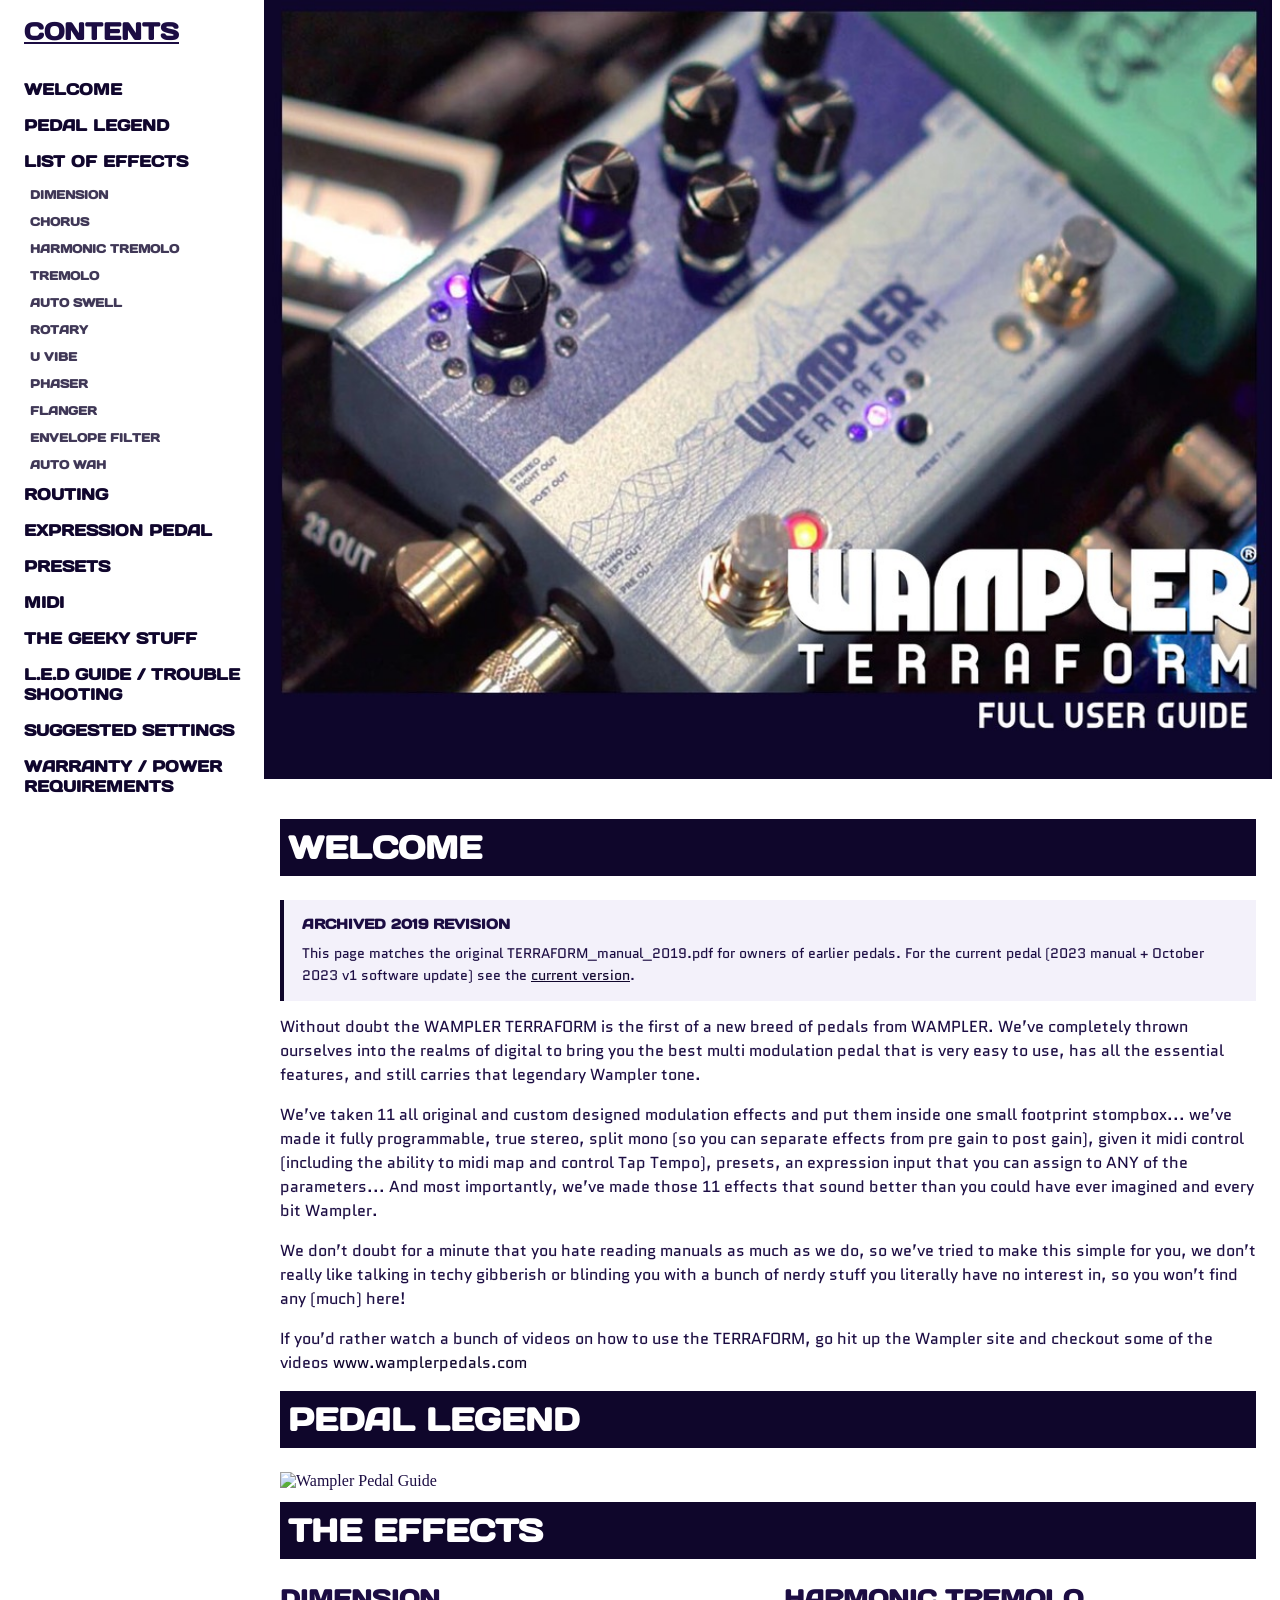
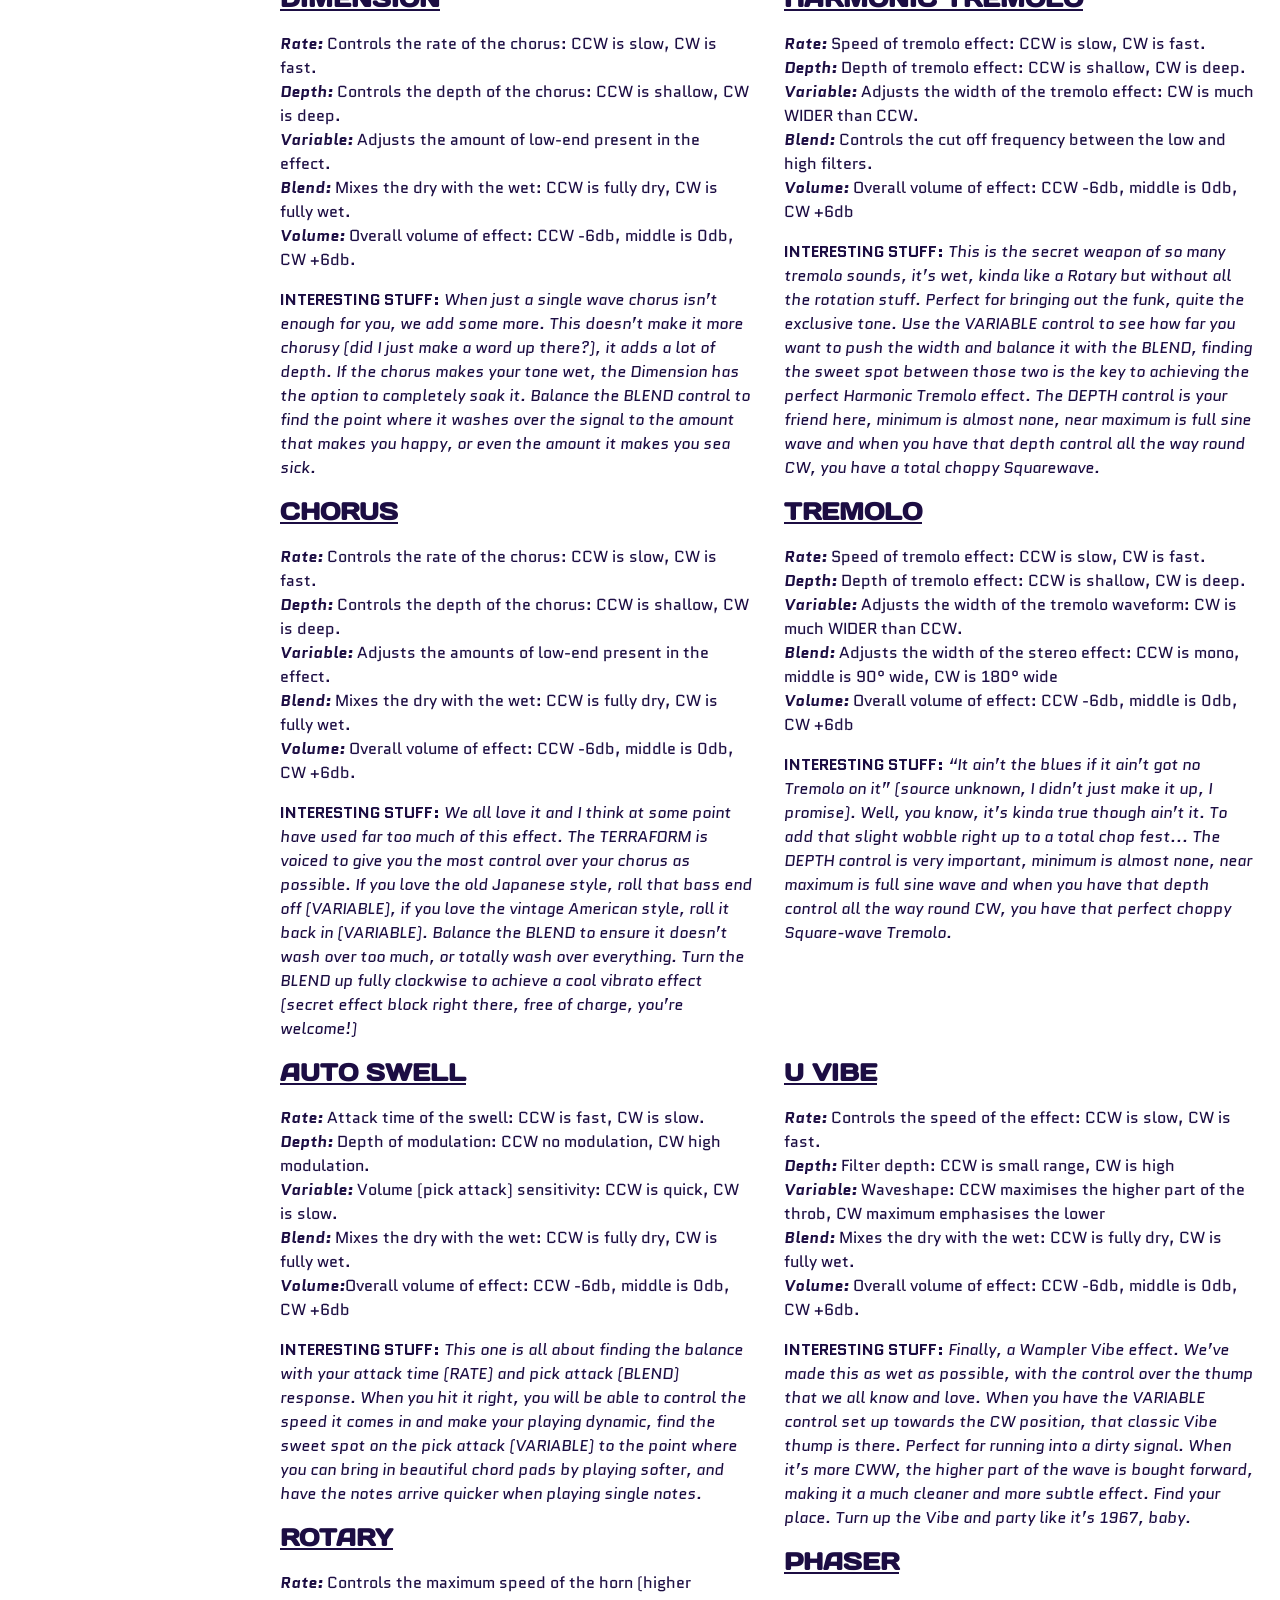
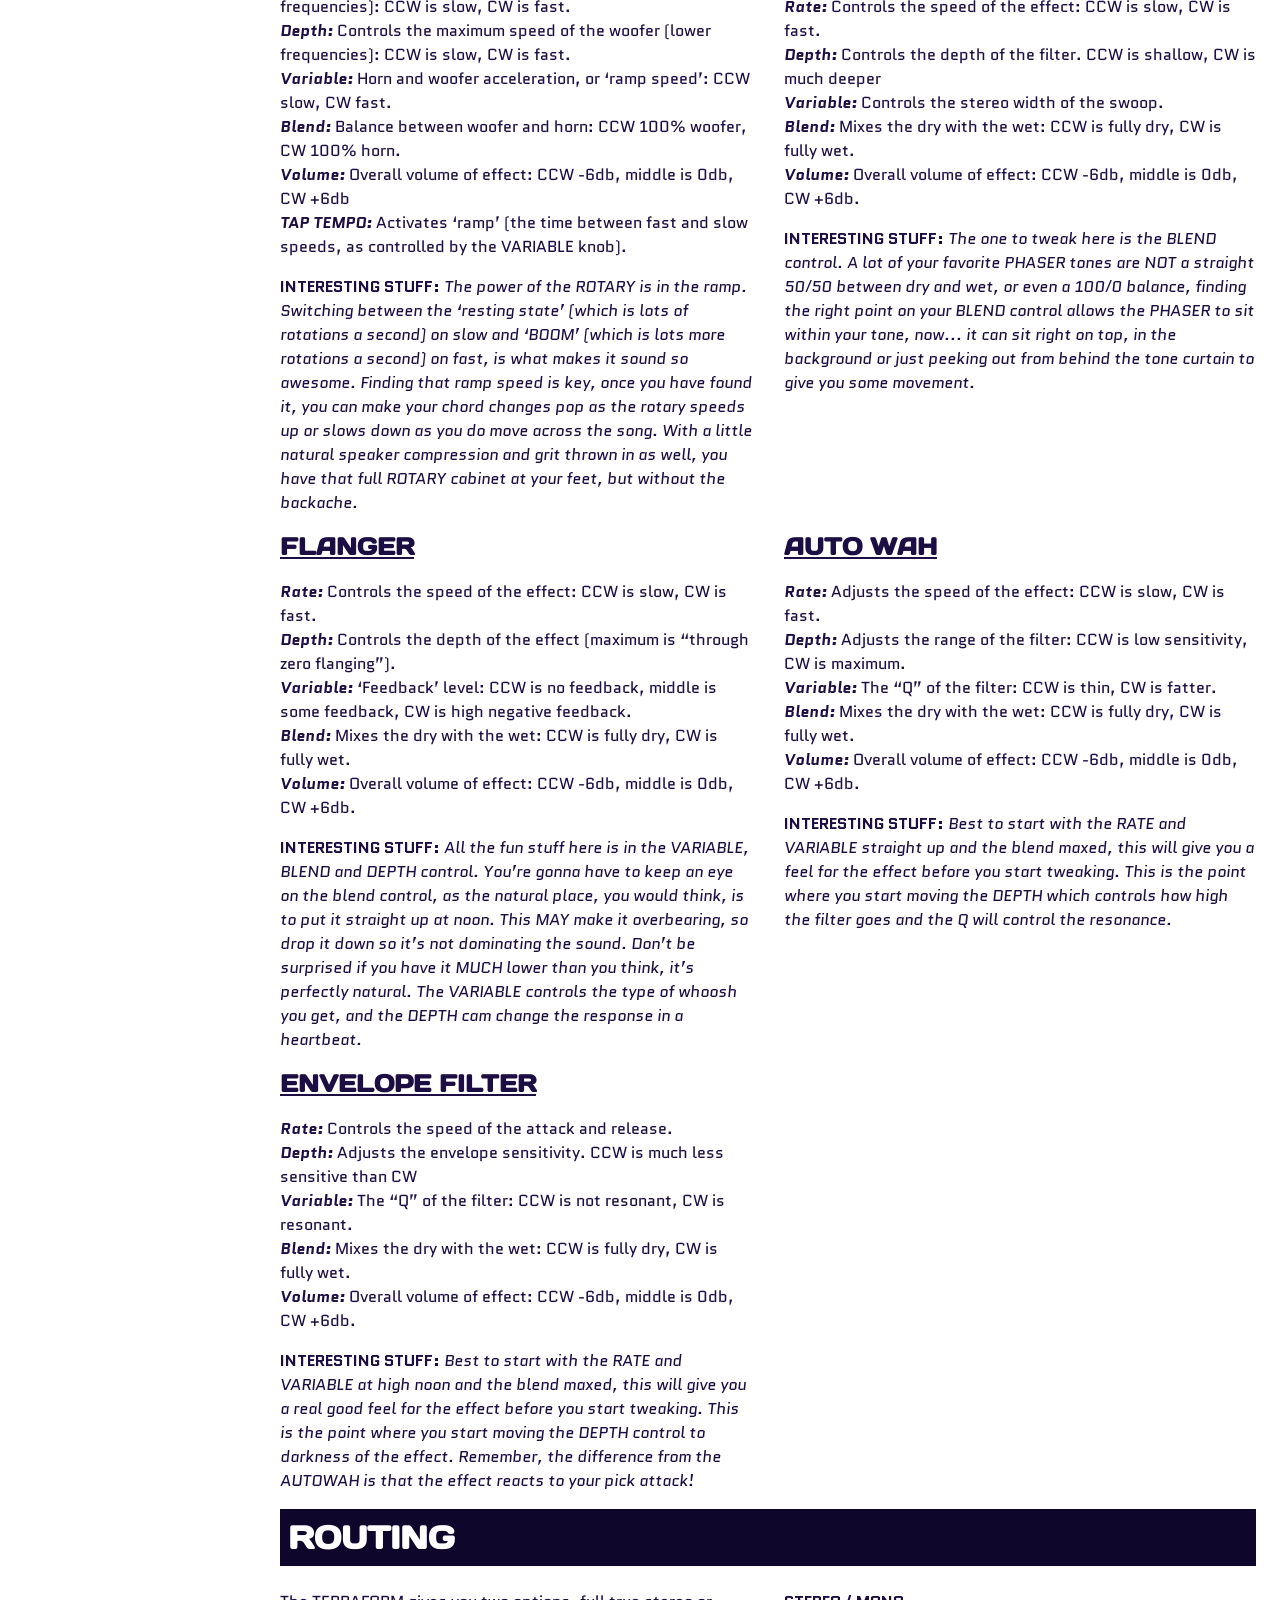
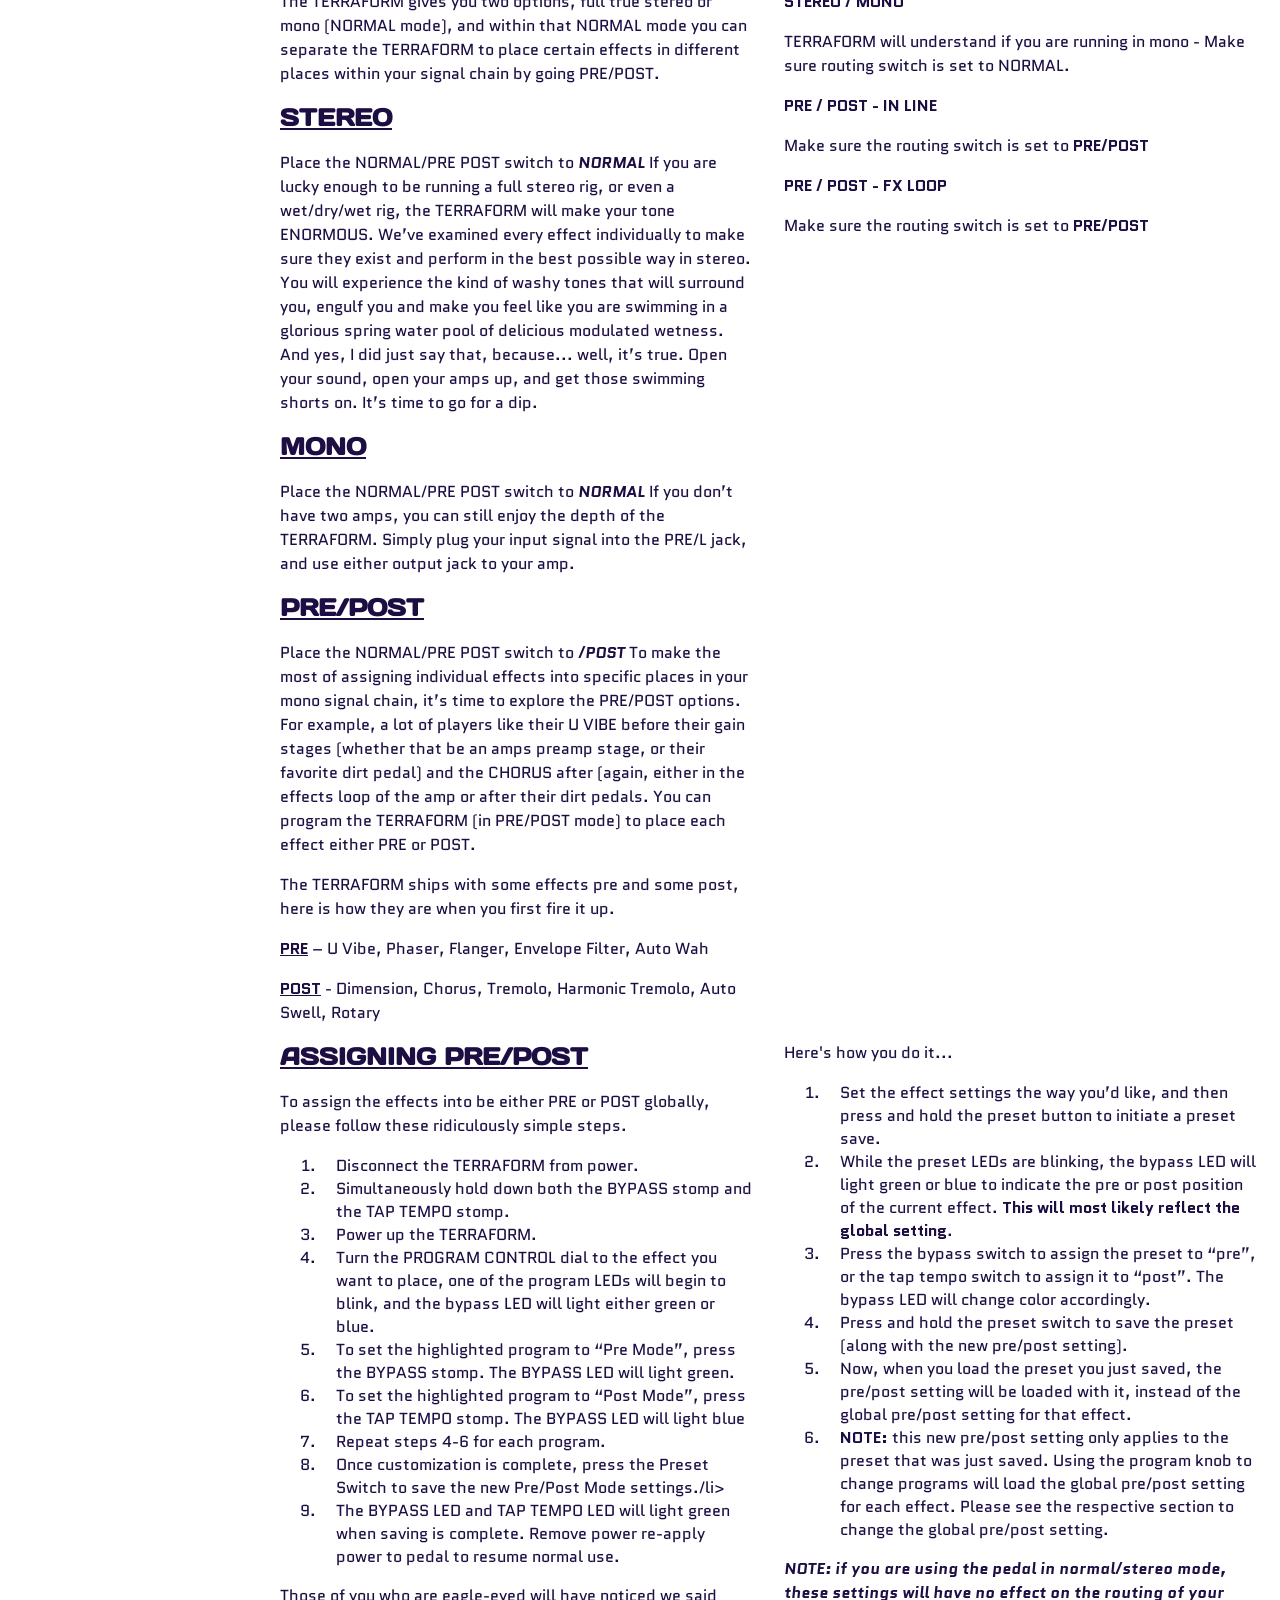
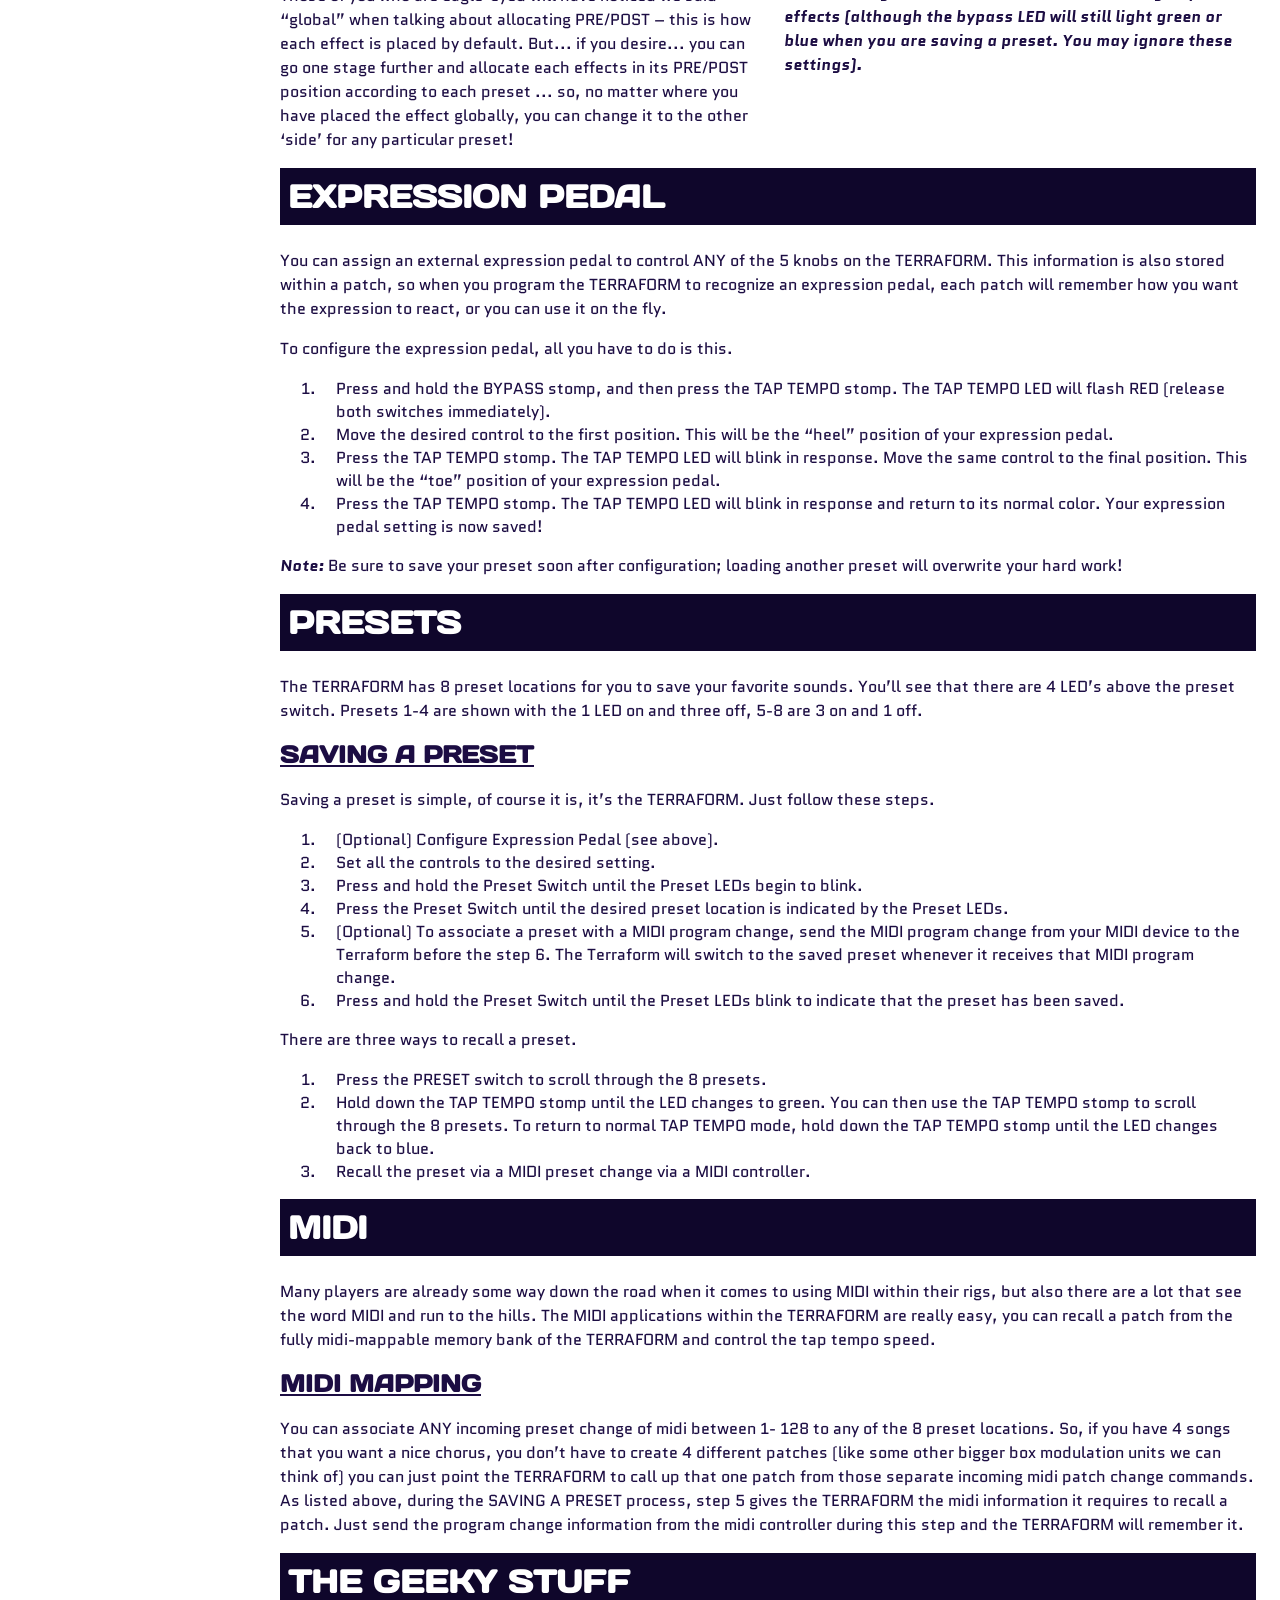
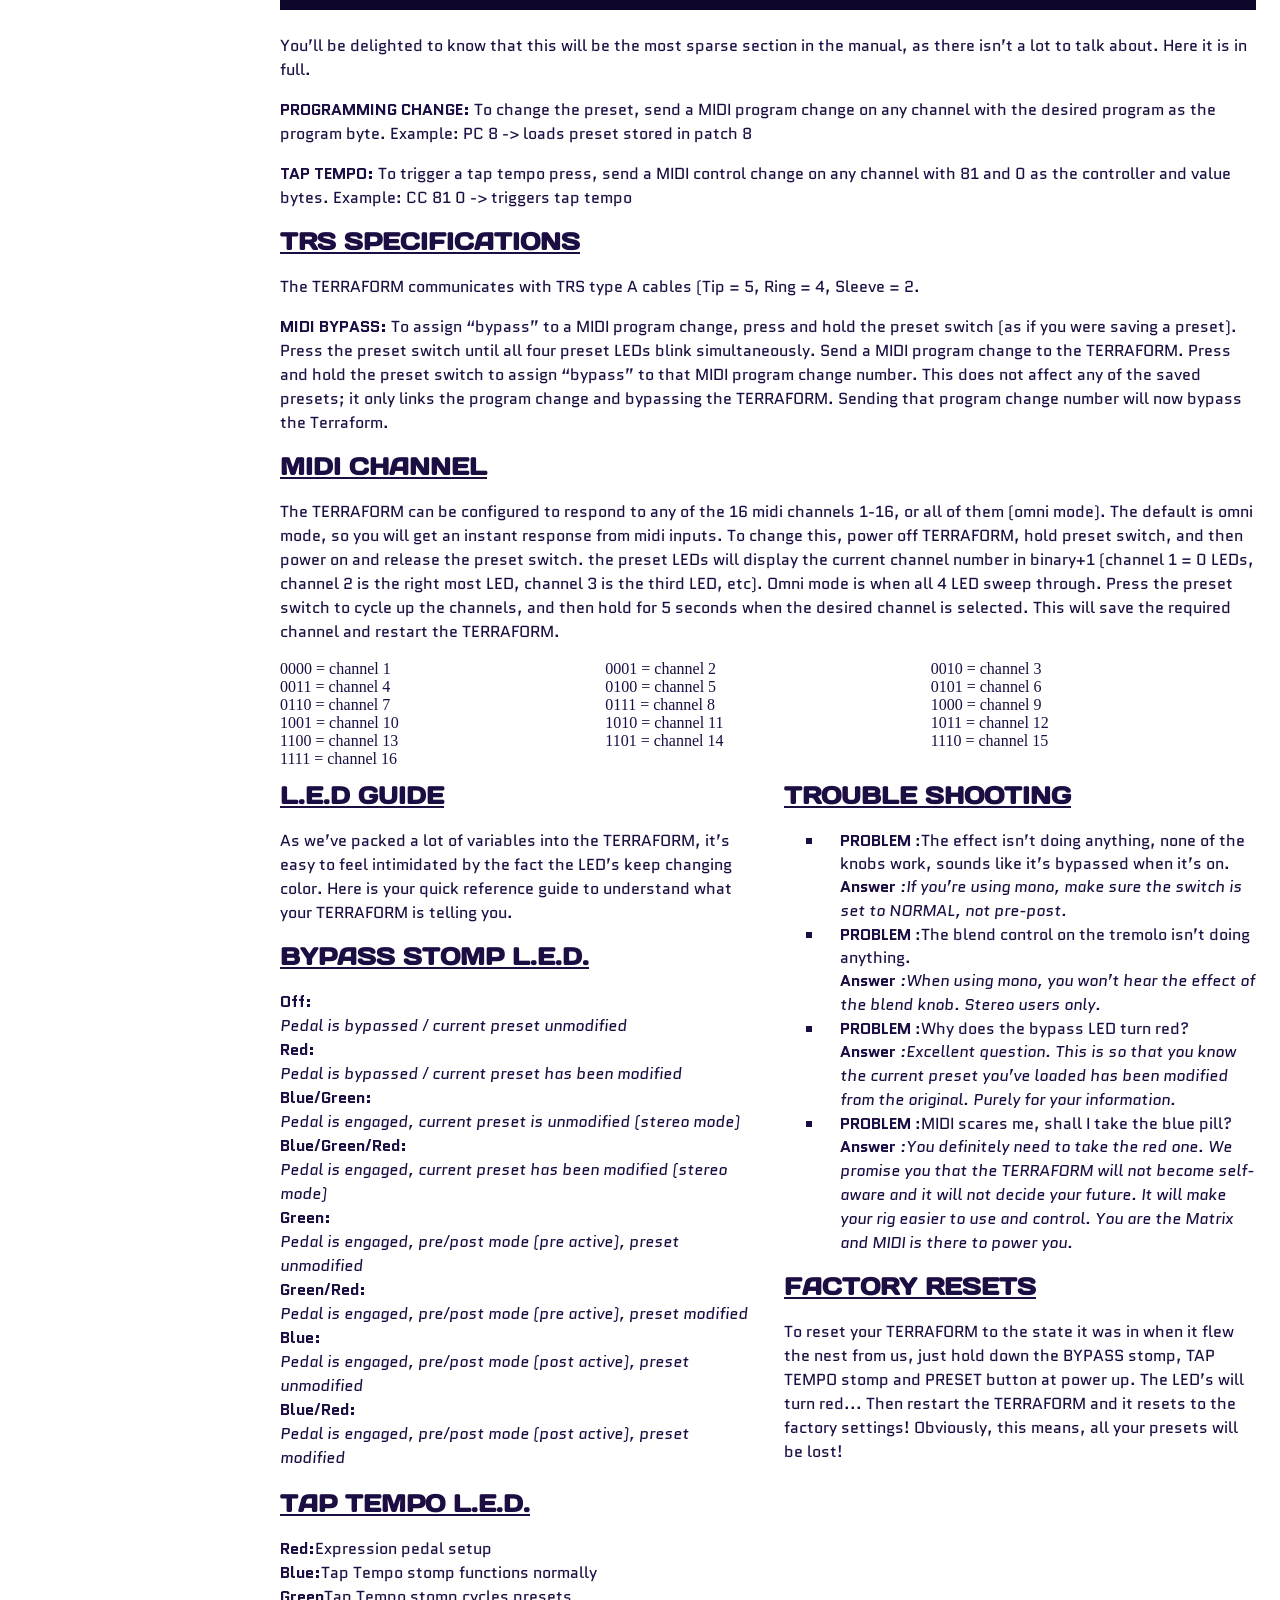
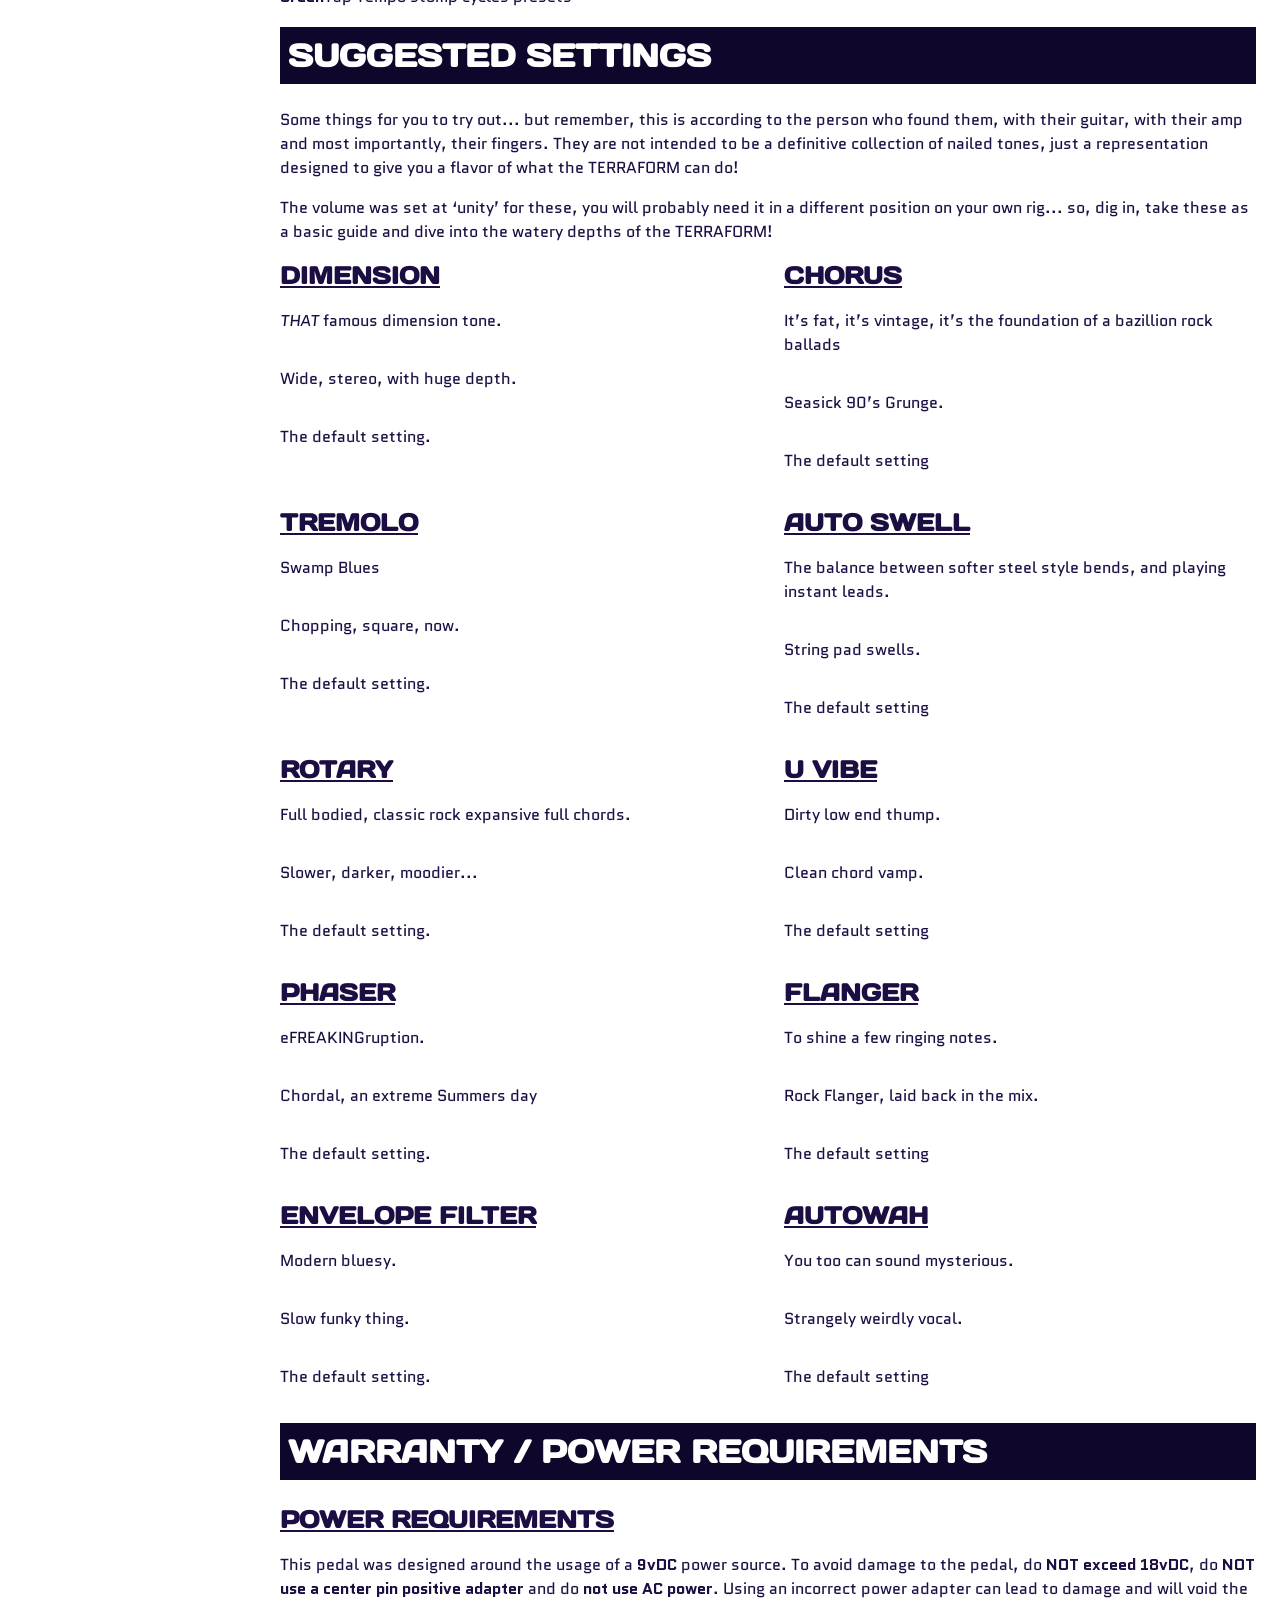
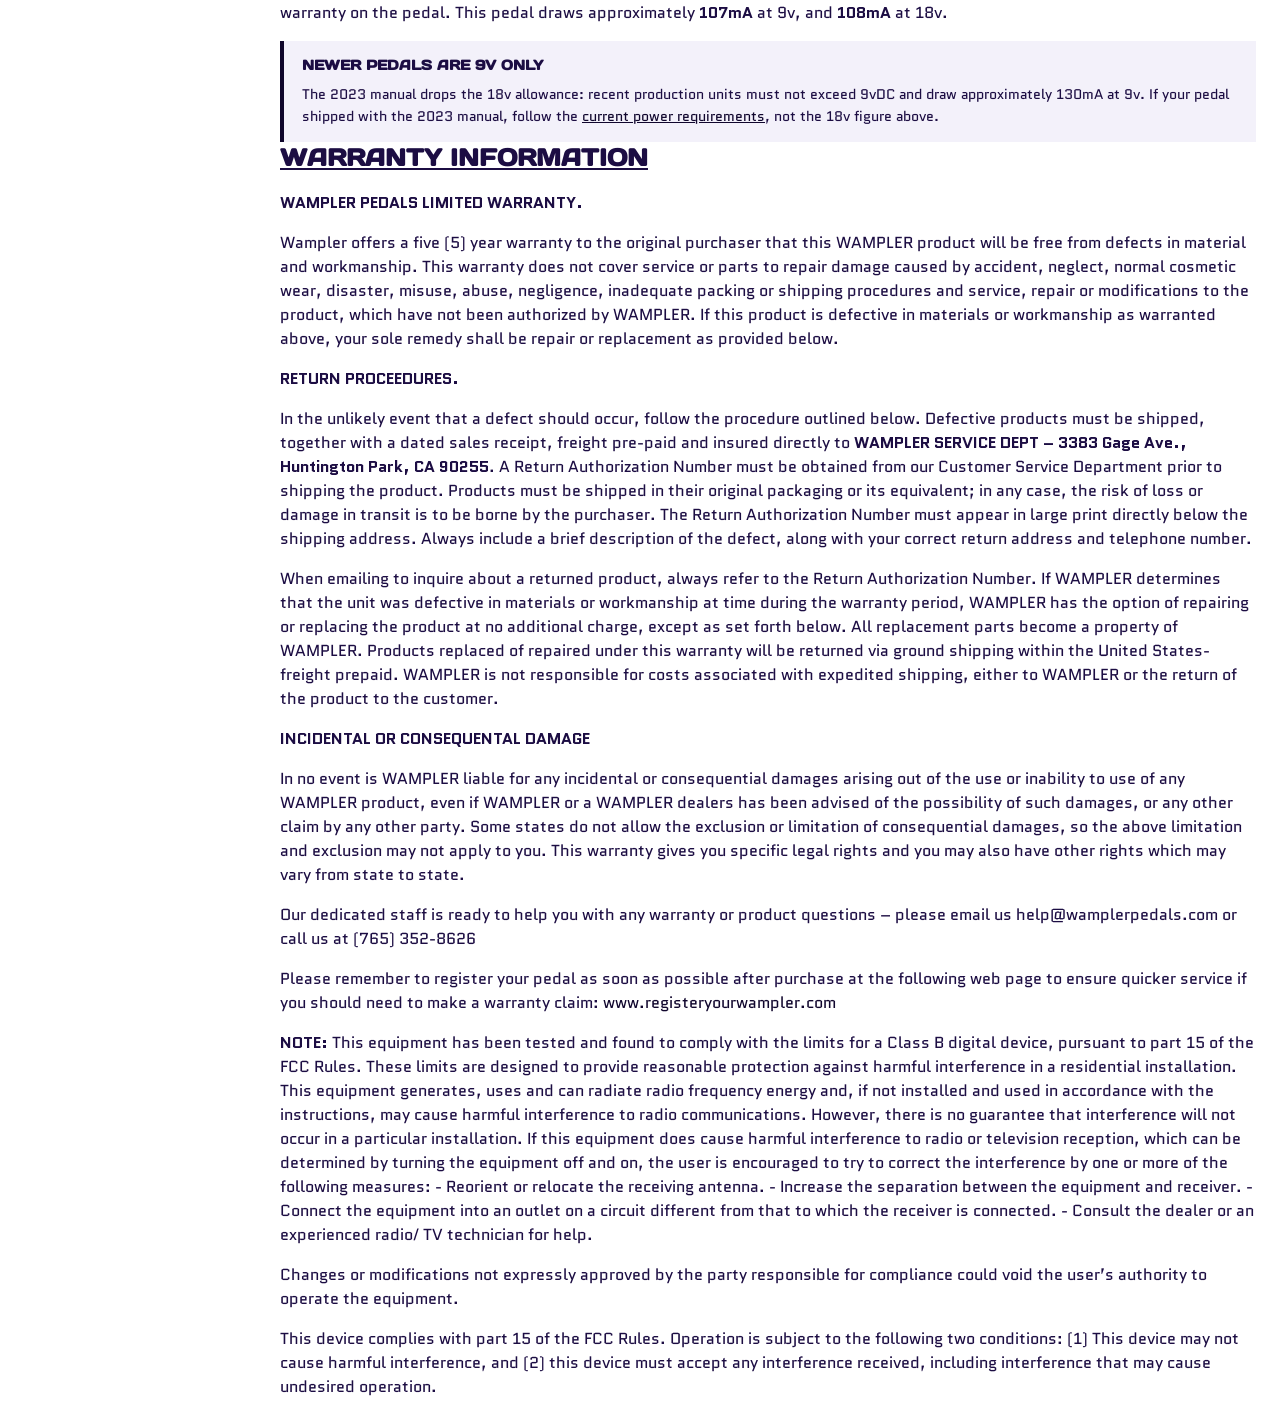
==== commit 3da77488: "Fix inherited manual bugs and document the undefined ALT control Corrections carried over from the o" ====
--- a/index-2019.html
+++ b/index-2019.html
@@ -40,9 +40,8 @@
     </nav>
     <main id="main-doc">
       <img
-        src="https://data2.manualslib.com/first-image/i34/167/16629/1662803/wampler-terraform.jpg"
-        alt="
-Wampler Terraform Full User Guide"
+        src="Images/terraform-header.jpg"
+        alt="Wampler Terraform Full User Guide"
       />
       <!--        WELCOME SECTION -->
       <section id="welcome">
@@ -205,7 +204,7 @@
                   Controls the depth of the chorus: CCW is shallow, CW is deep.
                 </span>
                 <span>
-                  <strong><i>Variabe:</i></strong>
+                  <strong><i>Variable:</i></strong>
                   Adjusts the amounts of low-end present in the effect.
                 </span>
                 <span>
@@ -250,7 +249,7 @@
                 Depth of tremolo effect: CCW is shallow, CW is deep.
               </span>
               <span>
-                <strong><i>Variabe:</i></strong>
+                <strong><i>Variable:</i></strong>
                 Adjusts the width of the tremolo effect: CW is much WIDER than
                 CCW.
               </span>
@@ -294,7 +293,7 @@
                 Depth of tremolo effect: CCW is shallow, CW is deep.
               </span>
               <span>
-                <strong><i>Variabe:</i></strong>
+                <strong><i>Variable:</i></strong>
                 Adjusts the width of the tremolo waveform: CW is much WIDER than
                 CCW.
               </span>
@@ -381,7 +380,7 @@
                   CCW is slow, CW is fast.
                 </span>
                 <span>
-                  <strong><i>Variabe:</i></strong>
+                  <strong><i>Variable:</i></strong>
                   Horn and woofer acceleration, or ‘ramp speed’: CCW slow, CW
                   fast.
                 </span>
@@ -433,7 +432,7 @@
                 Filter depth: CCW is small range, CW is high
               </span>
               <span>
-                <strong><i>Variabe:</i></strong>
+                <strong><i>Variable:</i></strong>
                 Waveshape: CCW maximises the higher part of the throb, CW
                 maximum emphasises the lower
               </span>
@@ -476,7 +475,7 @@
                 deeper
               </span>
               <span>
-                <strong><i>Variabe:</i></strong>
+                <strong><i>Variable:</i></strong>
                 Controls the stereo width of the swoop.
               </span>
               <span>
@@ -563,7 +562,7 @@
                   than CW
                 </span>
                 <span>
-                  <strong><i>Variabe:</i></strong>
+                  <strong><i>Variable:</i></strong>
                   The “Q” of the filter: CCW is not resonant, CW is resonant.
                 </span>
                 <span>
@@ -606,7 +605,7 @@
                 maximum.
               </span>
               <span>
-                <strong><i>Variabe:</i></strong>
+                <strong><i>Variable:</i></strong>
                 The “Q” of the filter: CCW is thin, CW is fatter.
               </span>
               <span>
@@ -961,7 +960,6 @@
                 Recall the preset via a MIDI preset change via a MIDI
                 controller.
               </li>
-              Recall the preset via a MIDI preset change via a MIDI controller.
             </ol>
           </div>
         </div>
@@ -981,7 +979,7 @@
                 tap tempo speed.
               </p>
 
-              <h3>Midi Papping</h3>
+              <h3>MIDI Mapping</h3>
               <p>
                 You can associate ANY incoming preset change of midi between 1-
                 128 to any of the 8 preset locations. So, if you have 4 songs
@@ -1108,7 +1106,7 @@
                 <p>
                   <i>Pedal is bypassed / current preset has been modified</i>
                 </p>
-                <span><strong>Blus/Green:</strong></span>
+                <span><strong>Blue/Green:</strong></span>
                 <p>
                   <i
                     >Pedal is engaged, current preset is unmodified (stereo
@@ -1396,27 +1394,123 @@
           <h2>Warranty / Power Requirements</h2>
           <h3>Power Requirements</h3>
           <p>
-            This pedal was designed around the usage of a <strong>9vDC</strong> power source. To
-            avoid damage to the pedal, do <strong>NOT exceed 18vDC</strong>, do <strong>NOT use a center
-            pin positive adapter</strong> and do <strong>not use AC power</strong>. Using an incorrect
-            power adapter can lead to damage and will void the warranty on the
-            pedal. This pedal draws approximately <strong>107mA</strong> at 9v, and <strong>108mA</strong> at 18v.
+            This pedal was designed around the usage of a <strong>9vDC</strong>
+            power source. To avoid damage to the pedal, do
+            <strong>NOT exceed 18vDC</strong>, do
+            <strong>NOT use a center pin positive adapter</strong> and do
+            <strong>not use AC power</strong>. Using an incorrect power adapter
+            can lead to damage and will void the warranty on the pedal. This
+            pedal draws approximately <strong>107mA</strong> at 9v, and
+            <strong>108mA</strong> at 18v.
           </p>
+          <div class="doc-update">
+            <strong>Newer pedals are 9v only</strong>
+            <p>
+              The 2023 manual drops the 18v allowance: recent production units
+              must not exceed 9vDC and draw approximately 130mA at 9v. If your
+              pedal shipped with the 2023 manual, follow the
+              <a href="index.html#warranty">current power requirements</a>, not
+              the 18v figure above.
+            </p>
+          </div>
           <h3>Warranty Information</h3>
+          <p><strong>WAMPLER PEDALS LIMITED WARRANTY.</strong></p>
           <p>
-            <p><strong>WAMPLER PEDALS LIMITED WARRANTY.</strong></p>
-<p>Wampler offers a five (5) year warranty to the original purchaser that this WAMPLER product will be free from defects in material and workmanship. This warranty does not cover service or parts to repair damage caused by accident, neglect, normal cosmetic wear, disaster, misuse, abuse, negligence, inadequate packing or shipping procedures and service, repair or modifications to the product, which have not been authorized by WAMPLER. If this product is defective in materials or workmanship as warranted above, your sole remedy shall be repair or replacement as provided below.</p>
+            Wampler offers a five (5) year warranty to the original purchaser
+            that this WAMPLER product will be free from defects in material and
+            workmanship. This warranty does not cover service or parts to repair
+            damage caused by accident, neglect, normal cosmetic wear, disaster,
+            misuse, abuse, negligence, inadequate packing or shipping procedures
+            and service, repair or modifications to the product, which have not
+            been authorized by WAMPLER. If this product is defective in
+            materials or workmanship as warranted above, your sole remedy shall
+            be repair or replacement as provided below.
           </p>
           <p><strong>RETURN PROCEEDURES.</strong></p>
-            <p>In the unlikely event that a defect should occur, follow the procedure outlined below. Defective products must be shipped, together with a dated sales receipt, freight pre-paid and insured directly to <strong>WAMPLER SERVICE DEPT – 3383 Gage Ave., Huntington Park, CA 90255</strong>. A Return Authorization Number must be obtained from our Customer Service Department prior to shipping the product. Products must be shipped in their original packaging or its equivalent; in any case, the risk of loss or damage in transit is to be borne by the purchaser. The Return Authorization Number must appear in large print directly below the shipping address. Always include a brief description of the defect, along with your correct return address and telephone number.</p>
-            <p>When emailing to inquire about a returned product, always refer to the Return Authorization Number. If WAMPLER determines that the unit was defective in materials or workmanship at time duing the warranty period, WAMPLER has the option of repairing or replacing the product at no additional charge, except as set forth below. All replacement parts become a property of WAMPLER. Products replaced of repaired under this warranty will be returned via ground shipping within the United States-freight prepaid. WAMPLER is not responsible for costs associated with expedited shipping, either to WAMPLER or the return of the product to the customer.</p>
-            <p><strong>INCIDENTAL OR CONSEQUENTAL DAMAGE</strong></p>
-            <p>In no event is WAMPLER liable for any incidental or consequential damages arising out of the use or inability to use of any WAMPLER product, even if WAMPLER or a WAMPLER dealers has been advised of the possibility of such damages, or any other claim by any other party. Some states do not allow the exclusion or limitation of consequential damages, so the above limitation and exclusion may not apply to you. This warranty gives you specific legal rights and you may also have other rights which may vary from state to state.</p>
-            <p>Our dedicated staff is ready to help you with any warranty or product questions – please email us help@wamplerpedals.com or call us at (765) 352-8626</p>
-            <p>Please remember to register your pedal as soon as possible after purchase at the following web page to ensure quicker service if you should need to make a warranty claim: <a href="www.registeryourwampler.com">www.registeryourwampler.com</a></p>
-            <p><strong>NOTE:</strong> This equipment has been tested and found to comply with the limits for a Class B digital device, pursuant to part 15 of the FCC Rules. These limits are designed to provide reasonable protection against harmful interference in a residential installation. This equipment generates, uses and can radiate radio frequency energy and, if not installed and used in accordance with the instructions, may cause harmful interference to radio communications. However, there is no guarantee that interference will not occur in a particular installation. If this equipment does cause harmful interference to radio or television reception, which can be determined by turning the equipment off and on, the user is encouraged to try to correct the interference by one or more of the following measures: - Reorient or relocate the receiving antenna. - Increase the separation between the equipment and receiver. - Connect the equipment into an outlet on a circuit different from that to which the receiver is connected. - Consult the dealer or an experienced radio/ TV technician for help.</p>
-            <p>Changes or modifications not expressly approved by the party responsible for compliance could void the user’s authority to operate the equipment.</p>
-            <p>This device complies with part 15 of the FCC Rules. Operation is subject to the following two conditions: (1) This device may not cause harmful interference, and (2) this device must accept any interference received, including interference that may cause undesired operation.</p>
+          <p>
+            In the unlikely event that a defect should occur, follow the
+            procedure outlined below. Defective products must be shipped,
+            together with a dated sales receipt, freight pre-paid and insured
+            directly to
+            <strong
+              >WAMPLER SERVICE DEPT – 3383 Gage Ave., Huntington Park, CA
+              90255</strong
+            >. A Return Authorization Number must be obtained from our Customer
+            Service Department prior to shipping the product. Products must be
+            shipped in their original packaging or its equivalent; in any case,
+            the risk of loss or damage in transit is to be borne by the
+            purchaser. The Return Authorization Number must appear in large
+            print directly below the shipping address. Always include a brief
+            description of the defect, along with your correct return address
+            and telephone number.
+          </p>
+          <p>
+            When emailing to inquire about a returned product, always refer to
+            the Return Authorization Number. If WAMPLER determines that the unit
+            was defective in materials or workmanship at time during the
+            warranty period, WAMPLER has the option of repairing or replacing
+            the product at no additional charge, except as set forth below. All
+            replacement parts become a property of WAMPLER. Products replaced of
+            repaired under this warranty will be returned via ground shipping
+            within the United States-freight prepaid. WAMPLER is not responsible
+            for costs associated with expedited shipping, either to WAMPLER or
+            the return of the product to the customer.
+          </p>
+          <p><strong>INCIDENTAL OR CONSEQUENTAL DAMAGE</strong></p>
+          <p>
+            In no event is WAMPLER liable for any incidental or consequential
+            damages arising out of the use or inability to use of any WAMPLER
+            product, even if WAMPLER or a WAMPLER dealers has been advised of the
+            possibility of such damages, or any other claim by any other party.
+            Some states do not allow the exclusion or limitation of
+            consequential damages, so the above limitation and exclusion may not
+            apply to you. This warranty gives you specific legal rights and you
+            may also have other rights which may vary from state to state.
+          </p>
+          <p>
+            Our dedicated staff is ready to help you with any warranty or
+            product questions – please email us help@wamplerpedals.com or call
+            us at (765) 352-8626
+          </p>
+          <p>
+            Please remember to register your pedal as soon as possible after
+            purchase at the following web page to ensure quicker service if you
+            should need to make a warranty claim:
+            <a href="https://www.registeryourwampler.com"
+              >www.registeryourwampler.com</a
+            >
+          </p>
+          <p>
+            <strong>NOTE:</strong> This equipment has been tested and found to
+            comply with the limits for a Class B digital device, pursuant to
+            part 15 of the FCC Rules. These limits are designed to provide
+            reasonable protection against harmful interference in a residential
+            installation. This equipment generates, uses and can radiate radio
+            frequency energy and, if not installed and used in accordance with
+            the instructions, may cause harmful interference to radio
+            communications. However, there is no guarantee that interference
+            will not occur in a particular installation. If this equipment does
+            cause harmful interference to radio or television reception, which
+            can be determined by turning the equipment off and on, the user is
+            encouraged to try to correct the interference by one or more of the
+            following measures: - Reorient or relocate the receiving antenna. -
+            Increase the separation between the equipment and receiver. -
+            Connect the equipment into an outlet on a circuit different from
+            that to which the receiver is connected. - Consult the dealer or an
+            experienced radio/ TV technician for help.
+          </p>
+          <p>
+            Changes or modifications not expressly approved by the party
+            responsible for compliance could void the user’s authority to
+            operate the equipment.
+          </p>
+          <p>
+            This device complies with part 15 of the FCC Rules. Operation is
+            subject to the following two conditions: (1) This device may not
+            cause harmful interference, and (2) this device must accept any
+            interference received, including interference that may cause
+            undesired operation.
+          </p>
         </div>
       </section>
     </main>
